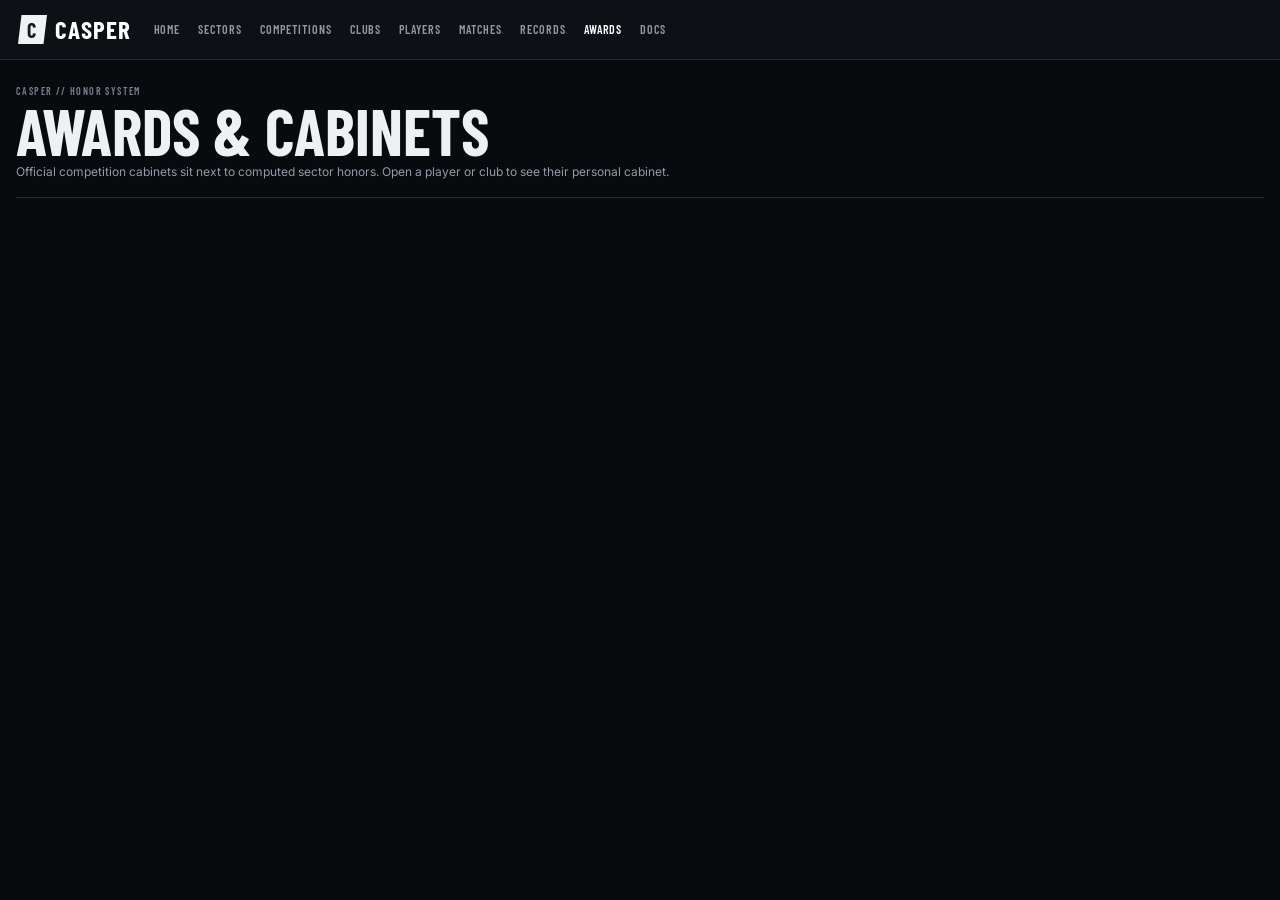
==== awards.html @ 8709b31e "Add Awards page and restore full site navigation" ====
<!doctype html>
<html lang="en">
<head>
  <meta charset="utf-8">
  <meta name="viewport" content="width=device-width,initial-scale=1">
  <title>CASPER — Awards & Cabinets</title>
  <link rel="stylesheet" href="css/style.css?v=22">
  <link rel="stylesheet" href="css/responsive.css?v=22">
</head>
<body data-page="awards">
<header class="topbar">
  <a class="brand" href="index.html"><span class="brand-mark">C</span>CASPER</a>
  <nav>
    <a href="index.html">HOME</a>
    <a href="sectors.html">SECTORS</a>
    <a href="competitions.html">COMPETITIONS</a>
    <a href="clubs.html">CLUBS</a>
    <a href="players.html">PLAYERS</a>
    <a href="matches.html">MATCHES</a>
    <a href="records.html">RECORDS</a>
    <a class="active" href="awards.html">AWARDS</a>
    <a href="docs.html">DOCS</a>
  </nav>
</header>
<main>
  <section class="mast">
    <div>
      <span class="eyebrow">CASPER // HONOR SYSTEM</span>
      <h1>AWARDS & CABINETS</h1>
      <p>Official competition cabinets sit next to computed sector honors. Open a player or club to see their personal cabinet.</p>
    </div>
  </section>
  <div class="chip-row" id="sector-chips"></div>
  <div id="directory"></div>
</main>
<script src="js/csn.js?v=22"></script>
<script src="js/csn-meta.js?v=22"></script>
<script src="js/data.js?v=22"></script>
<script src="js/awards.js?v=22"></script>
<script src="js/pages.js?v=22"></script>
</body>
</html>
---- css/style.css ----
@import url('https://fonts.googleapis.com/css2?family=Barlow+Condensed:wght@500;600;700&family=Inter:wght@400;500;600;700&family=JetBrains+Mono:wght@500;600&display=swap');
:root{--bg:#080a0d;--panel:#101318;--panel2:#0c0f13;--line:#252b33;--line2:#1b2027;--text:#eef1f4;--muted:#77818d;--paper:#f0f2f3;--ink:#171b20;--paperline:#d6dbe0}*{box-sizing:border-box}html{scroll-behavior:smooth;overflow-x:hidden}body{margin:0;background:var(--bg);color:var(--text);font:14px/1.45 Inter,Arial,sans-serif;overflow-x:hidden}a{color:inherit}.topbar{position:sticky;top:0;z-index:100;height:60px;background:#0d1014;border-bottom:1px solid var(--line);display:flex;align-items:center;padding:0 18px;gap:22px}.brand{display:flex;align-items:center;gap:8px;text-decoration:none;color:#fff;font:700 25px/.9 'Barlow Condensed';letter-spacing:.05em;white-space:nowrap}.brand-mark{display:grid;place-items:center;width:29px;height:29px;background:var(--paper);color:var(--ink);font:700 20px/.9 'Barlow Condensed';clip-path:polygon(12% 0,100% 0,88% 100%,0 100%)}.topbar nav{display:flex;gap:18px;min-width:0;overflow:auto;scrollbar-width:none}.topbar nav::-webkit-scrollbar{display:none}.topbar nav a{color:#8f98a3;text-decoration:none;font:600 12px/.9 'Barlow Condensed';letter-spacing:.08em;white-space:nowrap}.topbar nav a:hover,.topbar nav a.active{color:#fff}main,.site-footer{width:calc(100% - 32px);max-width:1600px;margin:0 auto}.mast{display:grid;grid-template-columns:minmax(0,1fr) 310px;gap:18px;padding:20px 0 17px;border-bottom:1px solid var(--line)}.eyebrow,.mast small,.box header small,.sector-card header small{font:600 10px/1 'Barlow Condensed';letter-spacing:.14em;color:var(--muted)}.mast h1{margin:5px 0;font:700 clamp(43px,5vw,70px)/.82 'Barlow Condensed'}.mast p{margin:0;color:#929ba6;max-width:780px;font-size:12px}.mast-grid{display:grid;grid-template-columns:1fr 1fr;border-left:1px solid var(--line);border-top:1px solid var(--line)}.mast-grid span{padding:9px 12px;border-right:1px solid var(--line);border-bottom:1px solid var(--line);font:600 9px/1.1 'Barlow Condensed';letter-spacing:.1em;color:var(--muted)}.mast-grid strong{display:block;margin-top:5px;color:#fff;font:600 22px/1 JetBrains Mono}.ticker{height:35px;display:flex;align-items:center;gap:11px;overflow:hidden;white-space:nowrap;border-bottom:1px solid var(--line);color:#7e8792;font:500 9px JetBrains Mono}.ticker b{background:var(--paper);color:var(--ink);padding:4px 6px;font:700 9px/1 'Barlow Condensed';letter-spacing:.1em}.ticker strong{color:#e7eaed}.stats{display:grid;grid-template-columns:repeat(8,minmax(0,1fr));border-left:1px solid var(--line);border-bottom:1px solid var(--line)}.stats div{min-width:0;padding:10px 11px;border-right:1px solid var(--line)}.stats small{display:block;color:var(--muted);font:600 9px/1 'Barlow Condensed';letter-spacing:.1em}.stats strong{display:block;margin:6px 0 3px;color:#f5f6f7;font:600 20px/1 JetBrains Mono;white-space:nowrap}.stats span{color:#69737e;font-size:8px;white-space:nowrap}.sector-grid{display:grid;grid-template-columns:repeat(2,minmax(0,1fr));gap:8px;margin:10px 0}.sector-card{background:var(--panel);border:1px solid var(--line);padding:13px;min-width:0}.sector-card header,.box header{display:flex;justify-content:space-between;align-items:flex-start;gap:10px;border-bottom:1px solid var(--line);padding-bottom:9px}.sector-card h2,.box h2{margin:3px 0 0;font:700 24px/1 'Barlow Condensed'}.sector-card p{margin:3px 0;color:#68727e;font-size:9px}.live{font:600 8px/1 JetBrains Mono;padding:5px 6px;border:1px solid #48515b;color:#cbd1d7;white-space:nowrap}.sector-meta{display:grid;grid-template-columns:1.35fr repeat(3,1fr);margin:9px 0;border-bottom:1px solid var(--line)}.sector-meta span{padding:6px 7px;border-right:1px solid var(--line);min-width:0}.sector-meta small{display:block}.sector-meta strong{display:block;margin-top:3px;font:600 12px/1 JetBrains Mono;white-space:nowrap}.sport-split{display:grid;grid-template-columns:repeat(3,minmax(0,1fr));gap:5px}.sport-split div{min-width:0;padding:8px;background:var(--panel2);border:1px solid #20262d}.sport-split b{display:block;font:600 9px/1 'Barlow Condensed'}.sport-split strong{display:block;margin:5px 0 3px;font:600 12px/1.05 JetBrains Mono;white-space:nowrap}.sport-split span{display:block;color:#68727e;font-size:8px;white-space:nowrap}.data-grid{display:grid;grid-template-columns:minmax(0,1.9fr) minmax(300px,.95fr) minmax(250px,.78fr);grid-template-areas:'clubs players results' 'clubs comps results' 'records comps form';gap:8px;margin-top:8px}.box{background:var(--panel);border:1px solid var(--line);padding:13px;min-width:0}.box h2{font-size:23px}.box header>span{color:#626c77;font:500 8px JetBrains Mono;text-align:right;white-space:nowrap}.box.mega{grid-area:clubs}.players-box{grid-area:players}.results-box{grid-area:results}.box.wide{grid-area:comps}.record-box{grid-area:records}.form-box{grid-area:form}.table-scroll{width:100%;overflow:auto}.club-head,.club-row{display:grid;grid-template-columns:28px minmax(120px,1.8fr) 42px repeat(6,minmax(34px,.55fr)) minmax(48px,.7fr) minmax(50px,.7fr);align-items:center}.club-head{padding:8px 4px 6px;color:#606a76;font:600 8px/1 'Barlow Condensed';letter-spacing:.08em;border-bottom:1px solid var(--line)}.club-row{min-height:43px;border-bottom:1px solid var(--line2);font:500 9px/1 JetBrains Mono}.club-row strong{font:600 11px Inter;color:#e9edf1}.club-row .form{font:600 8px JetBrains Mono;letter-spacing:1px}.player-head,.player-row{display:grid;grid-template-columns:25px minmax(95px,1fr) 38px 48px 42px 46px 38px;align-items:center}.player-head{padding:8px 3px 6px;color:#606a76;font:600 8px/1 'Barlow Condensed';border-bottom:1px solid var(--line)}.player-row{min-height:47px;border-bottom:1px solid var(--line2);font:500 8px JetBrains Mono}.player-row strong{display:block;color:#e9edf1;font:600 10px/1.05 Inter}.player-row small{display:block;margin-top:2px;color:#68727e;font-size:7px}.result{display:grid;grid-template-columns:48px minmax(48px,1fr) 48px 31px 19px;align-items:center;min-height:54px;border-bottom:1px solid var(--line2);gap:3px}.result small{font-size:7px;line-height:1.2}.result strong{font:600 9px/1.2 JetBrains Mono}.result b{font:600 11px/1 JetBrains Mono;text-align:right;white-space:nowrap}.result em{font-style:normal;font-size:12px;text-align:right}.comp-list{overflow:auto}.comp-row{display:grid;grid-template-columns:72px minmax(170px,1fr) 50px 65px 65px;align-items:center;min-height:49px;border-bottom:1px solid var(--line2);font:500 8px JetBrains Mono}.comp-row b{font-size:9px}.comp-row div strong{display:block;color:#e9edf1;font:600 10px Inter}.comp-row div small{display:block;color:#68727e;font-size:7px}.record-list,.form-grid{display:grid;grid-template-columns:repeat(2,minmax(0,1fr))}.record-list div,.form-grid div{padding:9px 6px;border-bottom:1px solid var(--line)}.record-list small,.record-list b,.record-list span{display:block}.record-list small{font-size:7px}.record-list b{margin:3px 0;font:600 17px/1 JetBrains Mono}.record-list span,.form-grid span{color:#6e7883;font-size:7px}.form-grid b{font:600 9px/1 'Barlow Condensed'}.form-grid strong{display:block;margin:4px 0;font:600 14px/1 JetBrains Mono;letter-spacing:1px}.site-footer{margin-top:22px;padding:16px 0;border-top:1px solid var(--line);display:flex;gap:20px;color:#68727e;font-size:8px}.site-footer b{color:#eef1f4}.data-error{margin:10px 0;padding:10px;background:#271714;border:1px solid #5a3128;color:#e0aaa0;font:600 9px JetBrains Mono}.data-health{position:fixed;right:12px;bottom:10px;z-index:90;background:#0d1014;border:1px solid #2b333b;padding:6px 8px;color:#7e8994;font:600 8px JetBrains Mono;opacity:.8}
.directory{display:grid;gap:6px;margin-top:10px}.directory-card{display:block;text-decoration:none;background:var(--panel);border:1px solid var(--line);padding:17px}.directory-card:hover,.list-row:hover{background:#151920;border-color:#39414a}.directory-kicker{color:#707b86;font:600 9px 'Barlow Condensed';letter-spacing:.12em}.directory-card h2{margin:5px 0;font:700 30px/1 'Barlow Condensed'}.directory-card p{margin:0;color:#727c87;font-size:10px}.directory-meta{display:grid;grid-template-columns:repeat(4,1fr);margin-top:15px;border-top:1px solid var(--line)}.directory-meta b{padding:9px 7px;border-right:1px solid var(--line);font:600 15px JetBrains Mono}.directory-meta small{display:block;margin-top:3px;color:#68727e;font:600 8px 'Barlow Condensed'}.list-row{display:grid;grid-template-columns:90px minmax(180px,2fr) minmax(150px,1fr) 80px;align-items:center;min-height:58px;padding:0 13px;background:var(--panel);border:1px solid var(--line);text-decoration:none;gap:12px}.list-row b{font:600 10px JetBrains Mono;color:#c8ced4}.list-row strong{font:600 13px Inter}.list-row span,.list-row small{color:#717b86;font:500 9px JetBrains Mono}.list-row small{text-align:right}.detail-grid{display:grid;grid-template-columns:repeat(3,minmax(0,1fr));gap:8px;margin-top:10px}.detail-grid .box{min-height:190px}.mini-link{display:flex;align-items:center;gap:10px;padding:9px 0;border-bottom:1px solid var(--line2);text-decoration:none;color:#bfc6cd;font-size:10px}.mini-link:hover{color:#fff}.mini-link b{font:600 9px JetBrains Mono;color:#727d88;min-width:42px}.docs-body{background:#eef0f2;color:#171b20}.docs-topbar{background:#0d1014}.docs-shell{display:grid;grid-template-columns:235px minmax(0,980px);max-width:1215px;margin:auto}.docs-sidebar{position:sticky;top:60px;height:calc(100vh - 60px);overflow:auto;padding:20px 14px 26px 0;border-right:1px solid var(--paperline)}.side-label{padding:0 9px 8px;color:#6d7782;font:700 9px/1 'Barlow Condensed';letter-spacing:.15em}.doclink{display:block;padding:7px 9px;border-left:3px solid transparent;color:#20262c;text-decoration:none;font-size:10px;font-weight:600}.doclink:hover,.doclink.active{background:#e1e5e8;border-left-color:#15191d}.doclink small{display:block;margin-top:2px;color:#7a838d;font:400 7px JetBrains Mono}.docs-content{min-height:calc(100vh - 60px);padding:34px 48px 65px;background:#fff}.doc-head{border-bottom:2px solid #15191d;padding-bottom:18px;margin-bottom:20px}.doc-kicker{color:#68727d;font:700 9px/1 'Barlow Condensed';letter-spacing:.16em}.doc-head h1{margin:7px 0;font:700 47px/.9 'Barlow Condensed'}.doc-head p{margin:0;color:#707983;max-width:760px;font-size:11px}.status{padding:8px 11px;margin-bottom:18px;background:#eef1f2;border-left:3px solid #626d77;color:#4d5862;font-size:9px}.error{padding:13px;background:#f3e8e5;border-left:3px solid #9c5d4a;color:#60382d;font-size:10px}.markdown{font-size:12px;color:#20252a}.markdown h1,.markdown h2,.markdown h3,.markdown h4{font-family:'Barlow Condensed';line-height:1.05}.markdown h1{font-size:35px;border-bottom:1px solid var(--paperline);padding-bottom:8px}.markdown h2{font-size:27px;border-bottom:1px solid var(--paperline);padding-bottom:6px;margin-top:32px}.markdown h3{font-size:20px;margin-top:23px}.markdown p{margin:9px 0}.markdown a{color:#3d566d;font-weight:600}.markdown ul,.markdown ol{padding-left:23px}.markdown li{margin:3px 0}.markdown blockquote{margin:14px 0;padding:8px 13px;border-left:4px solid #6b757e;background:#f2f4f5;color:#535e68}.markdown code{font:11px JetBrains Mono;background:#e8ebed;padding:2px 4px}.markdown pre{background:#0e1216;color:#e8ecef;border:1px solid #252d35;padding:15px;overflow:auto}.markdown pre code{background:none;padding:0;color:inherit}.markdown table{width:100%;border-collapse:collapse;margin:16px 0;font-size:11px}.markdown th{text-align:left;background:#e8ebed;font:700 8px 'Barlow Condensed';letter-spacing:.08em}.markdown th,.markdown td{padding:7px 9px;border:1px solid var(--paperline);vertical-align:top}
.competition-directory{margin-top:10px}.competition-shell{display:grid;gap:8px}.comp-stats{display:grid;grid-template-columns:repeat(5,minmax(0,1fr));border-left:1px solid var(--line);border-top:1px solid var(--line);background:var(--panel)}.comp-stat{padding:12px;border-right:1px solid var(--line);border-bottom:1px solid var(--line);min-width:0}.comp-stat small{display:block;color:var(--muted);font:600 9px/1 'Barlow Condensed';letter-spacing:.12em}.comp-stat strong{display:block;margin:7px 0 3px;font:600 22px/1 JetBrains Mono;color:#f4f5f6}.comp-stat span{display:block;color:#69737e;font-size:8px}.comp-main{display:grid;grid-template-columns:minmax(0,1.7fr) minmax(300px,.9fr);grid-template-areas:'results side' 'participants stage';gap:8px}.comp-results{grid-area:results}.comp-side{grid-area:side}.comp-participants{grid-area:participants}.comp-stage{grid-area:stage}.comp-match{display:grid;grid-template-columns:44px minmax(0,1fr) 130px;align-items:center;gap:12px;min-height:70px;border-bottom:1px solid var(--line2);text-decoration:none}.comp-match:hover{background:#151920}.comp-match>span{font:600 8px JetBrains Mono;color:#69737e}.comp-match div{display:grid;grid-template-columns:minmax(0,1fr) 70px minmax(0,1fr);align-items:center;gap:10px}.comp-match b{font-size:11px}.comp-match b:last-child{text-align:right}.comp-match em{font:600 13px JetBrains Mono;text-align:center;font-style:normal}.comp-match small{color:#69737e;font:500 8px JetBrains Mono;text-align:right}.comp-meta{display:grid;grid-template-columns:1fr 1fr;margin-top:10px;border-top:1px solid var(--line)}.comp-meta span{padding:9px 7px;border-right:1px solid var(--line);border-bottom:1px solid var(--line);color:#68727e;font:600 8px 'Barlow Condensed';letter-spacing:.08em}.comp-meta b{display:block;margin-top:5px;color:#edf0f2;font:600 10px JetBrains Mono;letter-spacing:0}.comp-meta a{text-decoration:none}.comp-meta a:hover{color:#fff;text-decoration:underline}.comp-stage p{color:#747e89;font-size:9px;margin:13px 0 0}.stage-line{display:flex;align-items:center;gap:9px;margin-top:12px;overflow:auto;white-space:nowrap}.stage-line b{padding:7px 9px;border:1px solid #303740;background:var(--panel2);font:600 9px JetBrains Mono}.stage-line span{color:#66717c}.empty-state{padding:22px 4px;color:#69737e;font:500 9px JetBrains Mono}
@media(max-width:1050px){.stats{grid-template-columns:repeat(4,minmax(0,1fr))}.data-grid{grid-template-columns:minmax(0,1.65fr) minmax(250px,1fr);grid-template-areas:'clubs players' 'clubs results' 'comps comps' 'records form'}.docs-shell{grid-template-columns:210px minmax(0,1fr)}.comp-stats{grid-template-columns:repeat(3,1fr)}.comp-main{grid-template-columns:1fr;grid-template-areas:'results' 'side' 'participants' 'stage'}}@media(max-width:720px){main,.site-footer{width:calc(100% - 18px)}.topbar{height:56px;padding:0 10px;gap:12px}.topbar nav{gap:12px}.brand{font-size:23px}.mast{display:block;padding-top:19px}.mast-grid{margin-top:15px}.stats{grid-template-columns:repeat(2,minmax(0,1fr))}.sector-grid{grid-template-columns:1fr}.sector-meta{grid-template-columns:1fr 1fr}.sport-split{grid-template-columns:1fr}.data-grid{grid-template-columns:1fr;grid-template-areas:'clubs' 'players' 'results' 'comps' 'records' 'form'}.club-head,.club-row{min-width:690px}.comp-row{min-width:500px}.site-footer{display:block}.site-footer span{display:block;margin-top:6px}.docs-shell{display:block}.docs-sidebar{position:relative;top:auto;height:auto;border-right:0;border-bottom:1px solid var(--paperline);padding:9px;display:flex;white-space:nowrap;overflow:auto}.side-label{display:none}.doclink{display:inline-block;border-left:0;border-bottom:3px solid transparent}.doclink:hover,.doclink.active{border-left:0;border-bottom-color:#15191d}.docs-content{padding:25px 17px 55px}.doc-head h1{font-size:41px}.list-row{grid-template-columns:65px minmax(150px,1fr);padding:9px 10px}.list-row span,.list-row small{grid-column:2;text-align:left}.detail-grid{grid-template-columns:1fr}.directory-meta{grid-template-columns:repeat(2,1fr)}.comp-stats{grid-template-columns:repeat(2,1fr)}.comp-match{grid-template-columns:38px minmax(0,1fr);gap:7px;padding:9px 0}.comp-match small{grid-column:2;text-align:left}.comp-match div{grid-template-columns:minmax(0,1fr) 58px minmax(0,1fr);gap:6px}.comp-match b{font-size:10px}.comp-meta{grid-template-columns:1fr 1fr}}
---- css/responsive.css ----
html,body{overflow-x:visible}
/* CASPER responsive layout — tables scroll inside their box instead of stretching the page. */
main,.site-footer,main>*,.mast,.data-grid,.data-grid>*,.detail-grid,.detail-grid>*,.competition-shell,.comp-main,.comp-main>*,.box,.table-scroll,.comp-list{min-width:0}
.stats{grid-template-columns:repeat(auto-fit,minmax(112px,1fr))}
.stats div,.stats small,.stats strong,.stats span{min-width:0;overflow:hidden;text-overflow:ellipsis}
.sector-grid{grid-template-columns:repeat(2,minmax(0,1fr))}
.detail-grid{grid-template-columns:repeat(auto-fit,minmax(min(100%,260px),1fr))}
.data-grid{grid-template-columns:minmax(0,1.9fr) minmax(0,.95fr) minmax(0,.78fr)}
.table-scroll,.comp-list,#players-list,#results-list,#club-table{width:100%;max-width:100%;min-width:0;overflow-x:auto}
.club-head,.club-row{grid-template-columns:28px minmax(90px,1.6fr) 40px repeat(7,minmax(28px,.5fr)) minmax(40px,.6fr) minmax(40px,.6fr) minmax(58px,.7fr);width:100%;min-width:720px}
.player-head,.player-row{grid-template-columns:25px minmax(80px,1fr) 38px 40px 40px 36px 36px;width:100%;min-width:420px}
.comp-row{grid-template-columns:72px minmax(0,1fr) 50px 65px 65px;min-width:420px}
.chip-row,.filter-bar{display:flex;flex-wrap:wrap;gap:6px;align-items:center;margin:10px 0;min-width:0}
.chip,button.chip{appearance:none;display:inline-flex;align-items:center;background:var(--panel2);border:1px solid var(--line);color:#c5ccd3;padding:7px 10px;font:600 10px/1 'Barlow Condensed';letter-spacing:.08em;text-decoration:none;cursor:pointer}
.chip.active,.chip:hover{background:#151920;border-color:#4a5560;color:#fff}
.filter-bar input,#filter{width:100%;min-width:0;padding:11px;background:#0c0f13;border:1px solid #252b33;color:#fff;font:500 10px JetBrains Mono;outline:0}
.topbar .search{margin-left:auto;flex:0 0 auto}
.sector-card h2 a{text-decoration:none}
@media(max-width:1050px){
  .mast{grid-template-columns:minmax(0,1fr) minmax(0,280px)}
  .data-grid{grid-template-columns:minmax(0,1.55fr) minmax(0,1fr);grid-template-areas:'clubs players' 'clubs results' 'comps comps' 'records form'}
  .stats{grid-template-columns:repeat(4,minmax(0,1fr))}
}
@media(max-width:720px){
  .mast{display:block}
  .mast-grid{margin-top:14px}
  .stats{grid-template-columns:repeat(2,minmax(0,1fr))}
  .data-grid{grid-template-columns:minmax(0,1fr);grid-template-areas:'clubs' 'players' 'results' 'comps' 'records' 'form'}
  .sector-grid,.detail-grid{grid-template-columns:minmax(0,1fr)}
  .list-row{grid-template-columns:65px minmax(0,1fr);padding:9px 10px}
  .list-row span,.list-row small{grid-column:2;text-align:left}
}
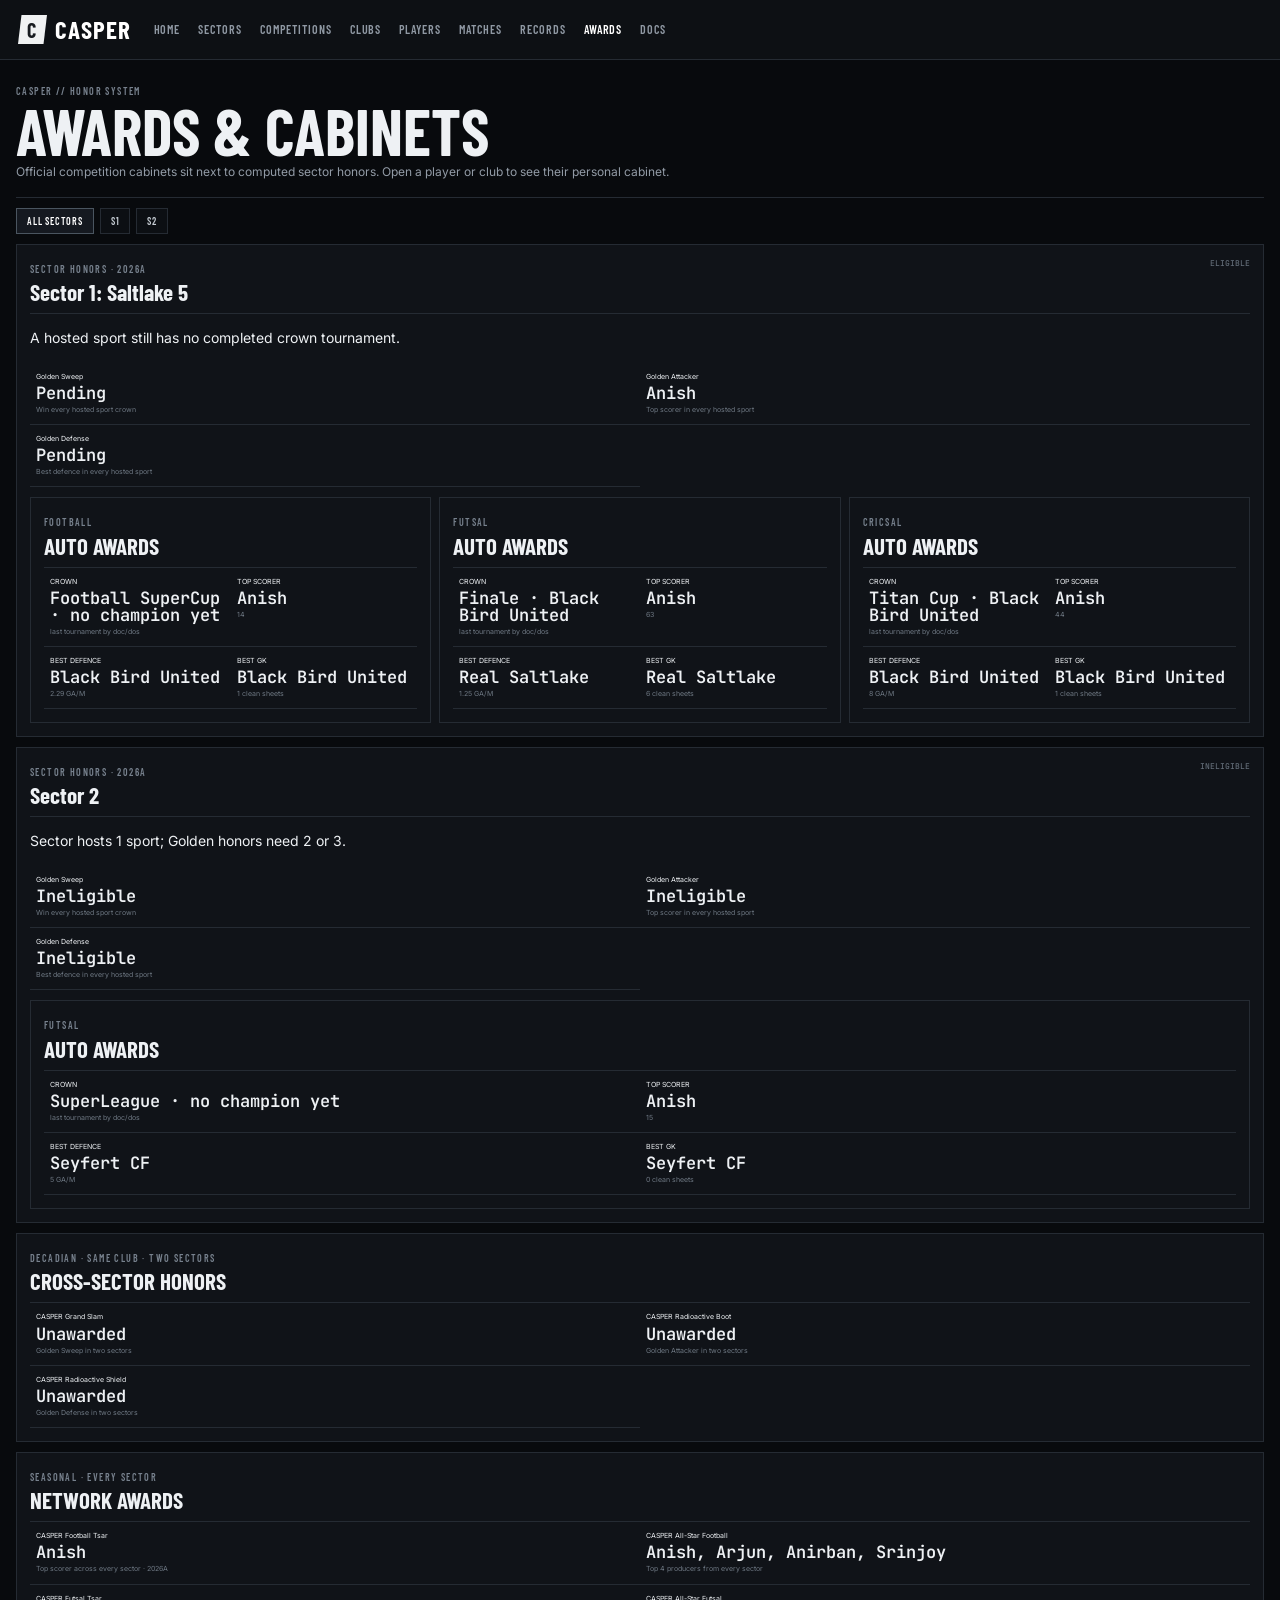
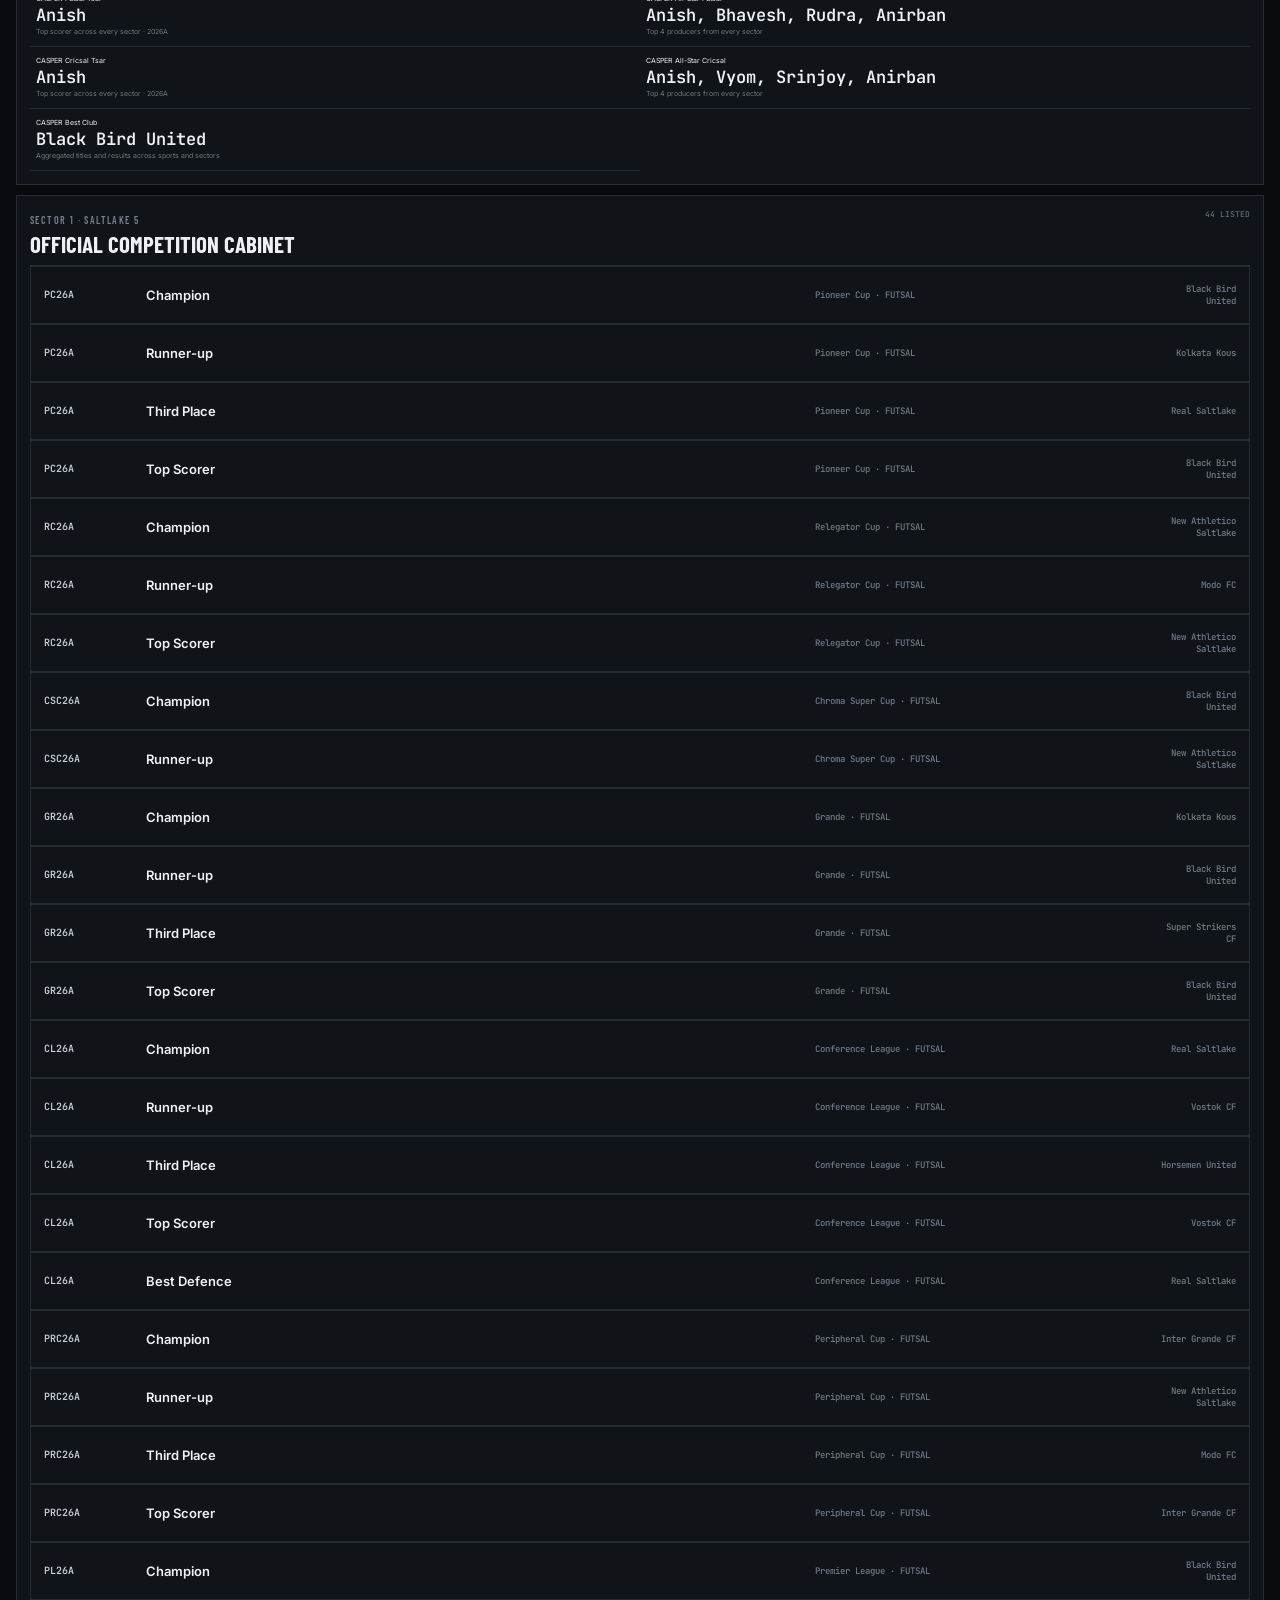
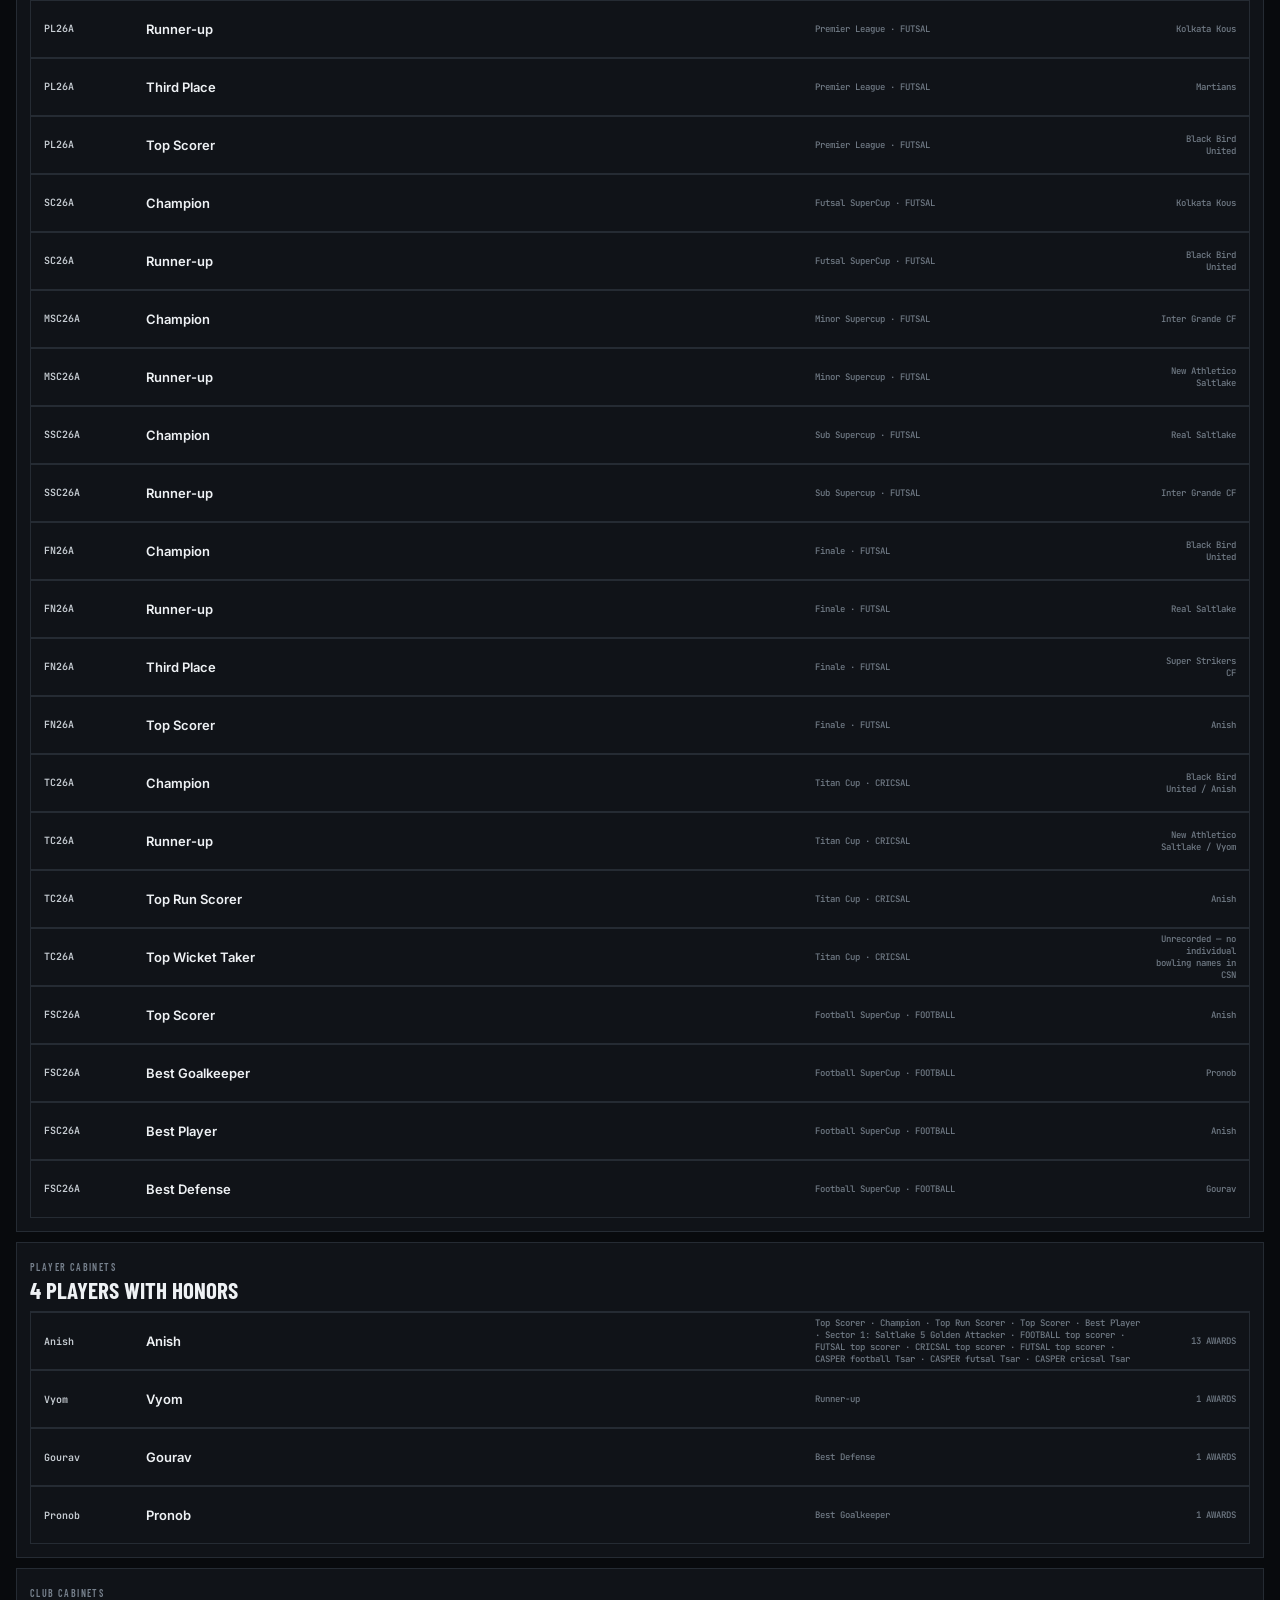
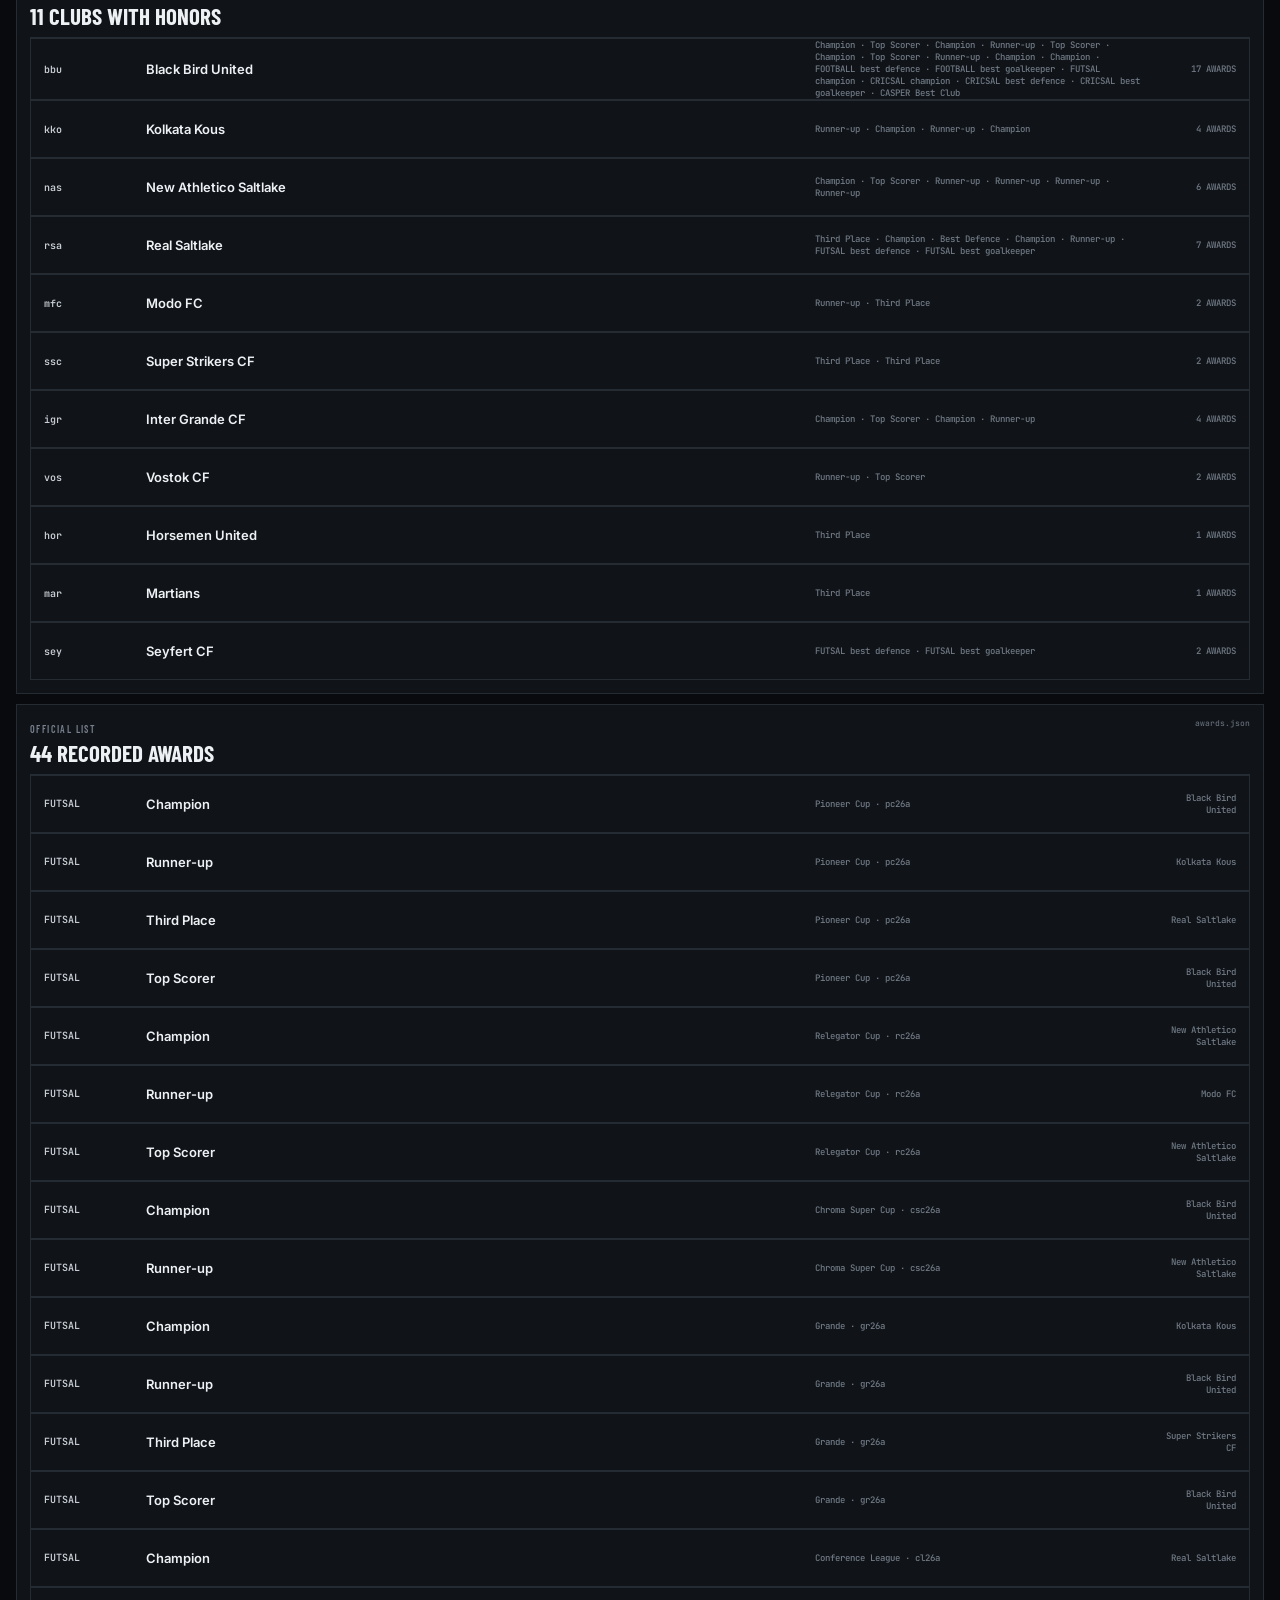
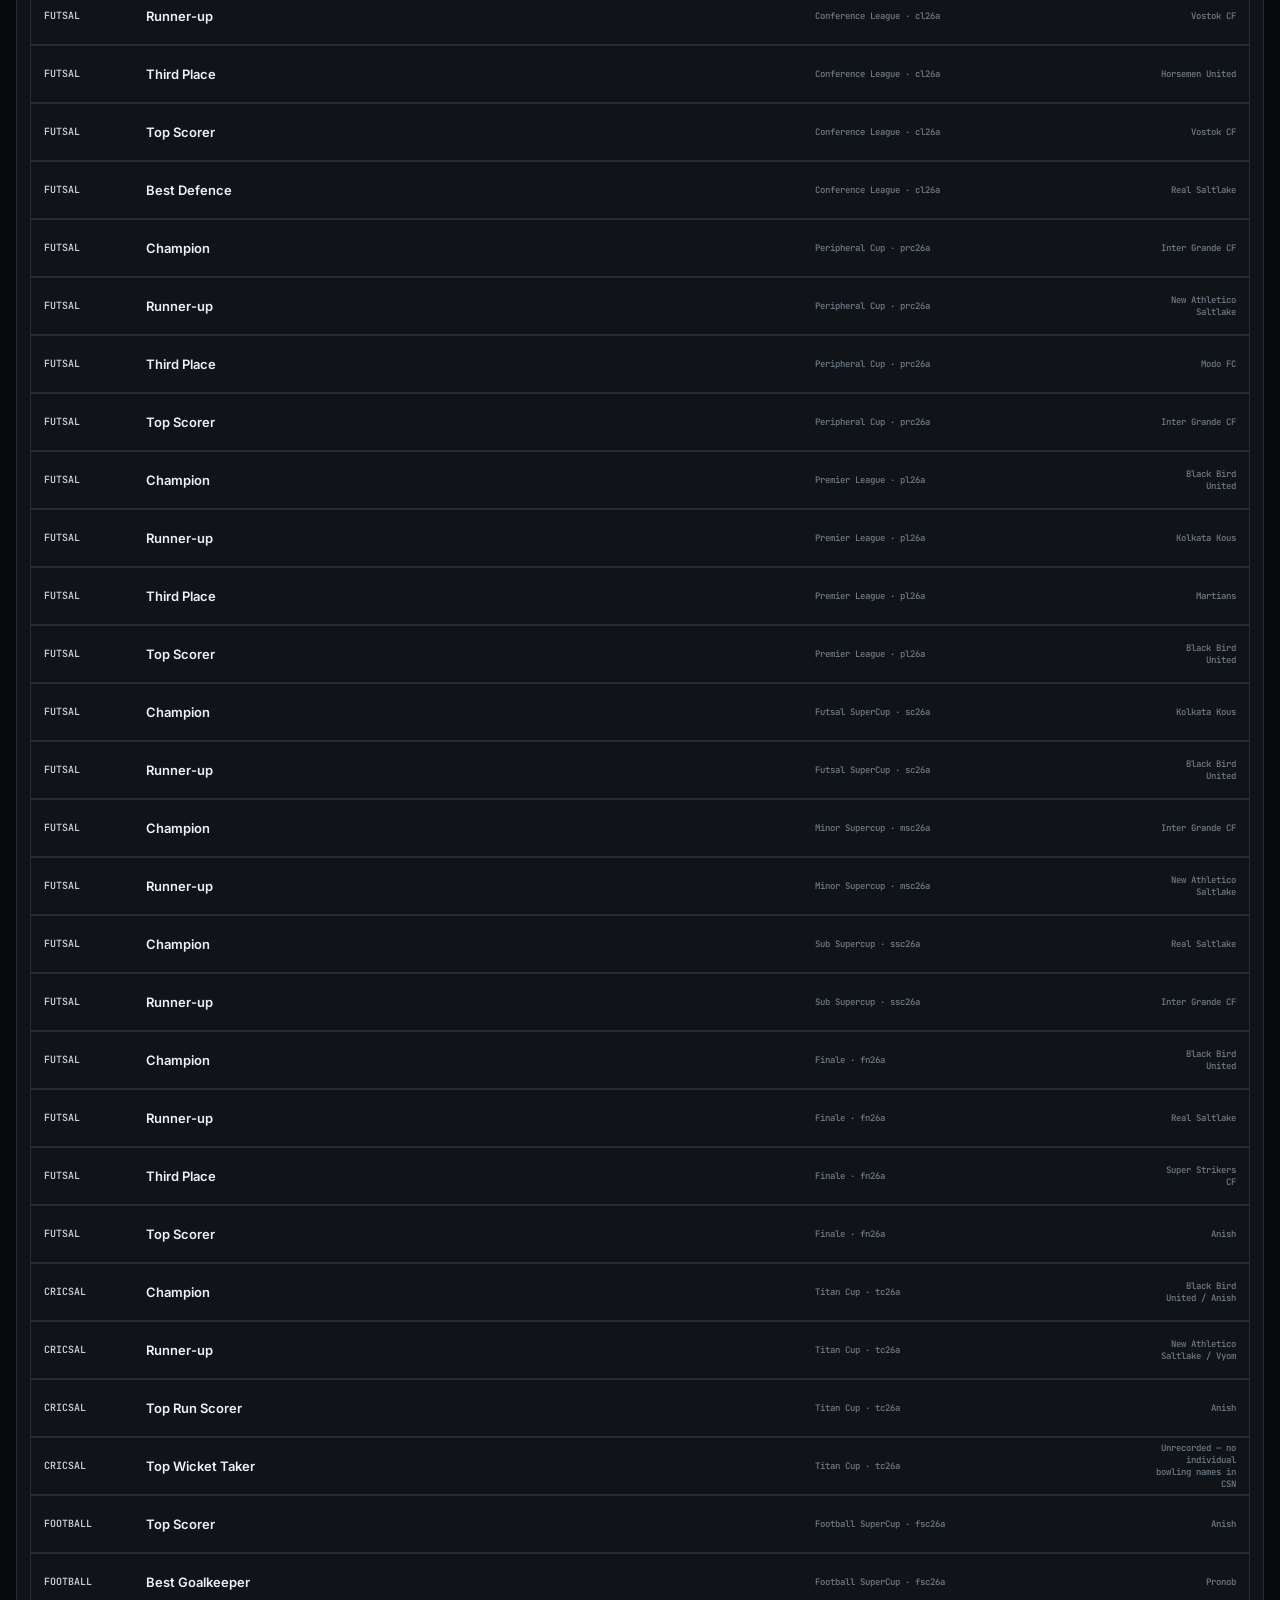
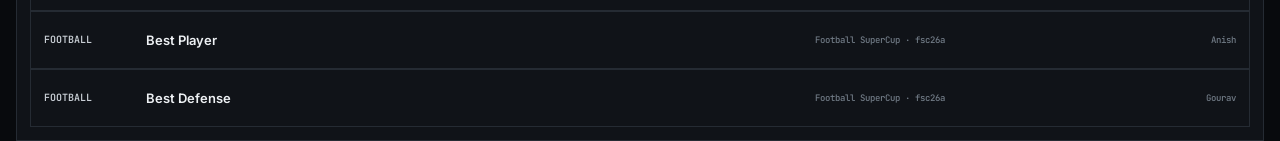
==== commit ec2d0b5b: "Add player/club honor cabinets and bust cache to v=23" ====
--- a/awards.html
+++ b/awards.html
@@ -4,8 +4,8 @@
   <meta charset="utf-8">
   <meta name="viewport" content="width=device-width,initial-scale=1">
   <title>CASPER — Awards & Cabinets</title>
-  <link rel="stylesheet" href="css/style.css?v=22">
-  <link rel="stylesheet" href="css/responsive.css?v=22">
+  <link rel="stylesheet" href="css/style.css?v=23">
+  <link rel="stylesheet" href="css/responsive.css?v=23">
 </head>
 <body data-page="awards">
 <header class="topbar">
@@ -33,10 +33,11 @@
   <div class="chip-row" id="sector-chips"></div>
   <div id="directory"></div>
 </main>
-<script src="js/csn.js?v=22"></script>
-<script src="js/csn-meta.js?v=22"></script>
-<script src="js/data.js?v=22"></script>
-<script src="js/awards.js?v=22"></script>
-<script src="js/pages.js?v=22"></script>
+<script src="js/csn.js?v=23"></script>
+<script src="js/csn-meta.js?v=23"></script>
+<script src="js/data.js?v=23"></script>
+<script src="js/awards.js?v=23"></script>
+<script src="js/entity-honors.js?v=23"></script>
+<script src="js/pages.js?v=23"></script>
 </body>
 </html>
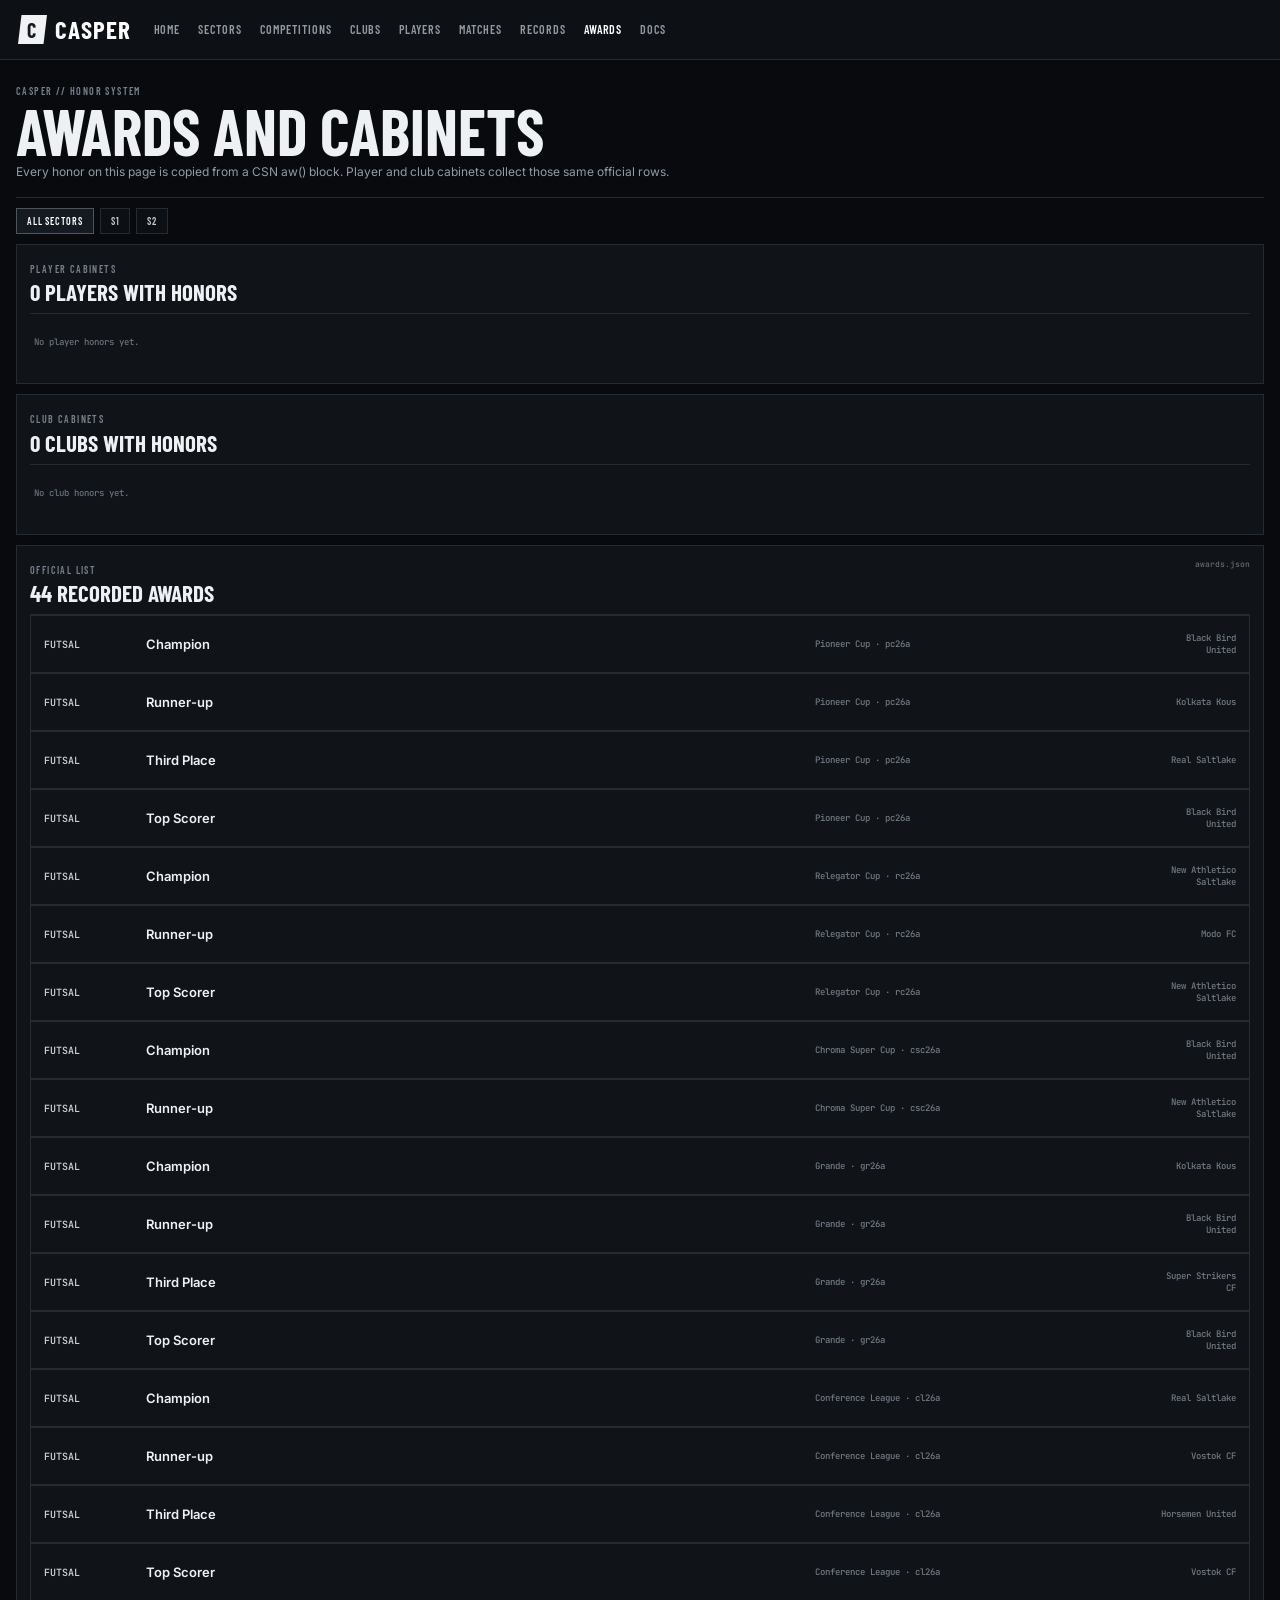
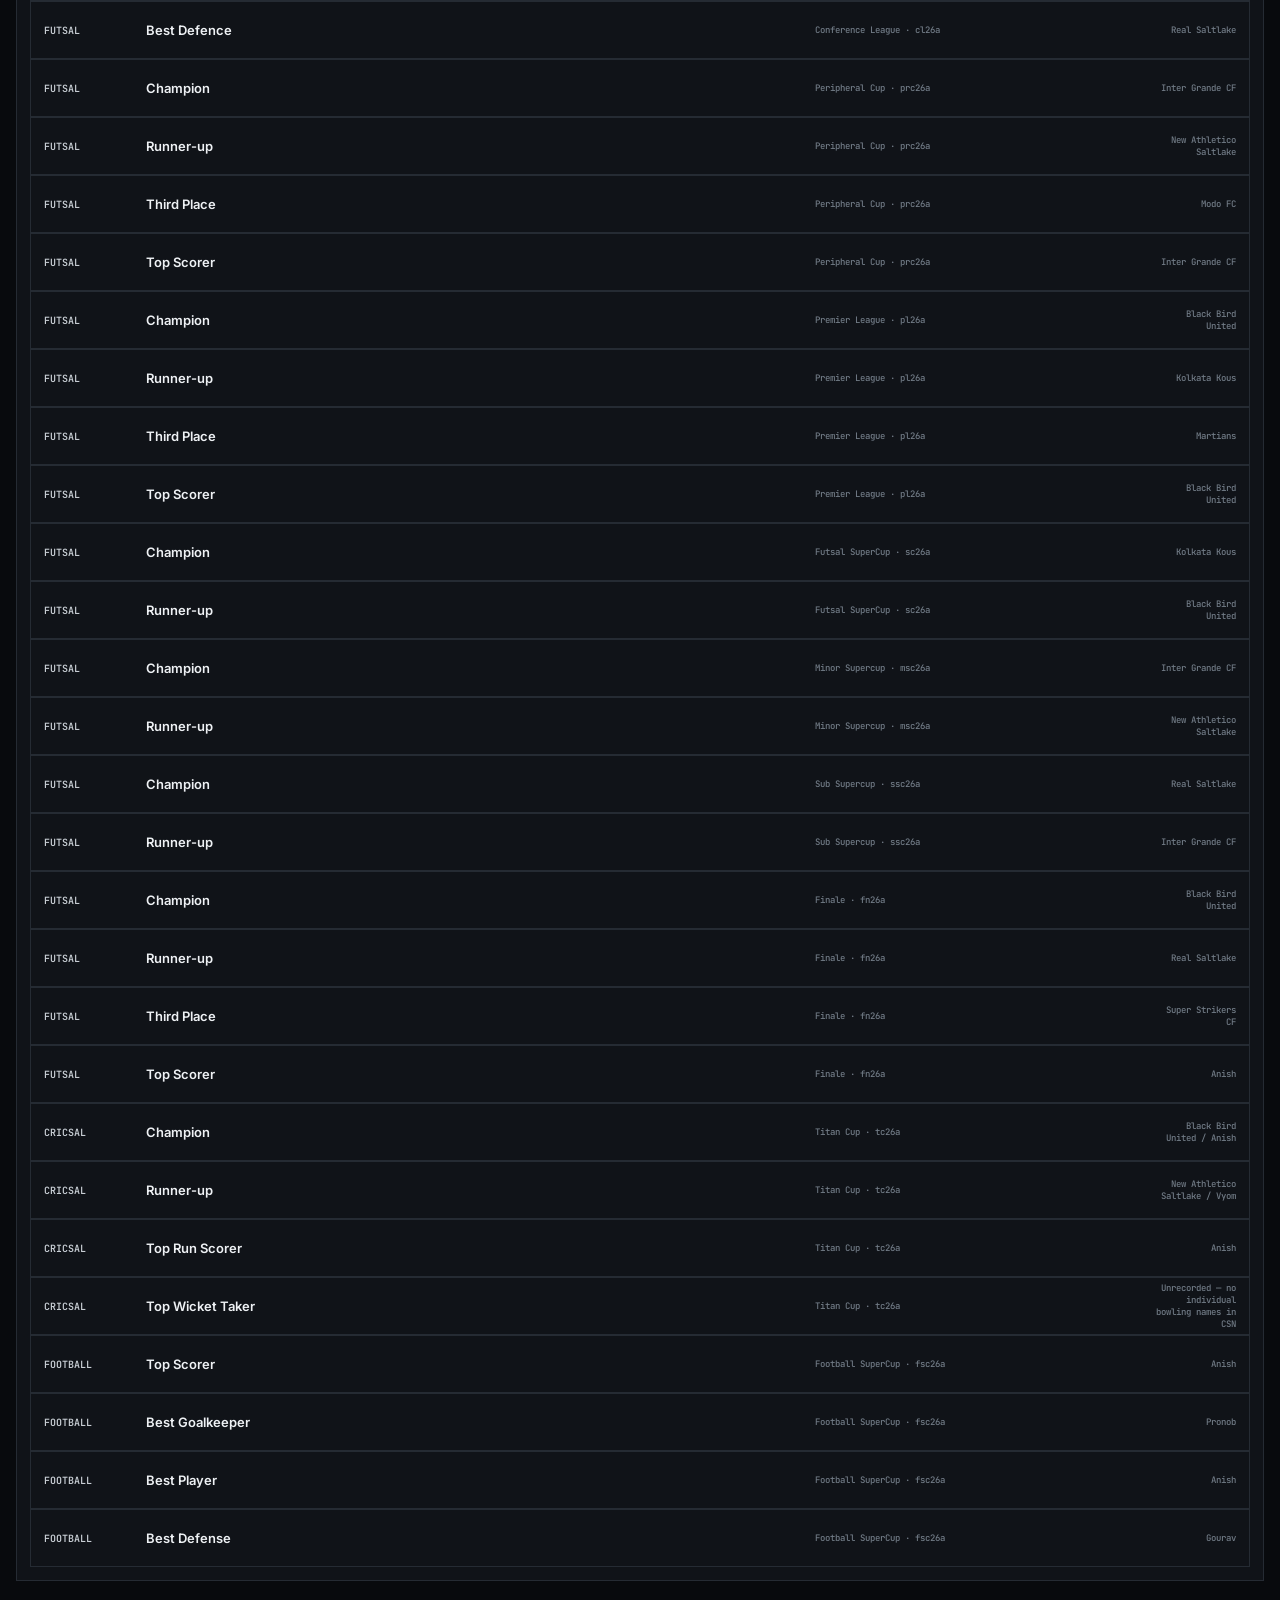
==== commit 32c64ad7: "Add page padding and load CSN on every directory page" ====
--- a/awards.html
+++ b/awards.html
@@ -3,9 +3,9 @@
 <head>
   <meta charset="utf-8">
   <meta name="viewport" content="width=device-width,initial-scale=1">
-  <title>CASPER — Awards & Cabinets</title>
-  <link rel="stylesheet" href="css/style.css?v=23">
-  <link rel="stylesheet" href="css/responsive.css?v=23">
+  <title>CASPER — Awards</title>
+  <link rel="stylesheet" href="css/style.css?v=24">
+  <link rel="stylesheet" href="css/responsive.css?v=24">
 </head>
 <body data-page="awards">
 <header class="topbar">
@@ -23,21 +23,14 @@
   </nav>
 </header>
 <main>
-  <section class="mast">
-    <div>
-      <span class="eyebrow">CASPER // HONOR SYSTEM</span>
-      <h1>AWARDS & CABINETS</h1>
-      <p>Official competition cabinets sit next to computed sector honors. Open a player or club to see their personal cabinet.</p>
-    </div>
-  </section>
+  <section class="mast"><div><span class="eyebrow">CASPER // HONOR SYSTEM</span><h1>AWARDS AND CABINETS</h1><p>Every honor on this page is copied from a CSN aw() block. Player and club cabinets collect those same official rows.</p></div></section>
   <div class="chip-row" id="sector-chips"></div>
   <div id="directory"></div>
+<div class="page-end-pad"></div>
 </main>
-<script src="js/csn.js?v=23"></script>
-<script src="js/csn-meta.js?v=23"></script>
-<script src="js/data.js?v=23"></script>
-<script src="js/awards.js?v=23"></script>
-<script src="js/entity-honors.js?v=23"></script>
-<script src="js/pages.js?v=23"></script>
+<script src="js/csn.js?v=24"></script>
+<script src="js/data.js?v=24"></script>
+<script src="js/entity-honors.js?v=24"></script>
+<script src="js/pages.js?v=24"></script>
 </body>
 </html>
--- a/css/responsive.css
+++ b/css/responsive.css
@@ -1,6 +1,8 @@
 html,body{overflow-x:visible}
-/* CASPER responsive layout — tables scroll inside their box instead of stretching the page. */
 main,.site-footer,main>*,.mast,.data-grid,.data-grid>*,.detail-grid,.detail-grid>*,.competition-shell,.comp-main,.comp-main>*,.box,.table-scroll,.comp-list{min-width:0}
+main{padding-bottom:72px}
+.page-end-pad{height:56px}
+.site-footer{margin-bottom:28px}
 .stats{grid-template-columns:repeat(auto-fit,minmax(112px,1fr))}
 .stats div,.stats small,.stats strong,.stats span{min-width:0;overflow:hidden;text-overflow:ellipsis}
 .sector-grid{grid-template-columns:repeat(2,minmax(0,1fr))}
@@ -16,6 +18,8 @@
 .filter-bar input,#filter{width:100%;min-width:0;padding:11px;background:#0c0f13;border:1px solid #252b33;color:#fff;font:500 10px JetBrains Mono;outline:0}
 .topbar .search{margin-left:auto;flex:0 0 auto}
 .sector-card h2 a{text-decoration:none}
+.list-row-rich{grid-template-columns:90px minmax(180px,2fr) minmax(160px,1.2fr) minmax(220px,1.4fr)}
+.list-row-rich small{white-space:normal;text-align:right;line-height:1.35}
 @media(max-width:1050px){
   .mast{grid-template-columns:minmax(0,1fr) minmax(0,280px)}
   .data-grid{grid-template-columns:minmax(0,1.55fr) minmax(0,1fr);grid-template-areas:'clubs players' 'clubs results' 'comps comps' 'records form'}
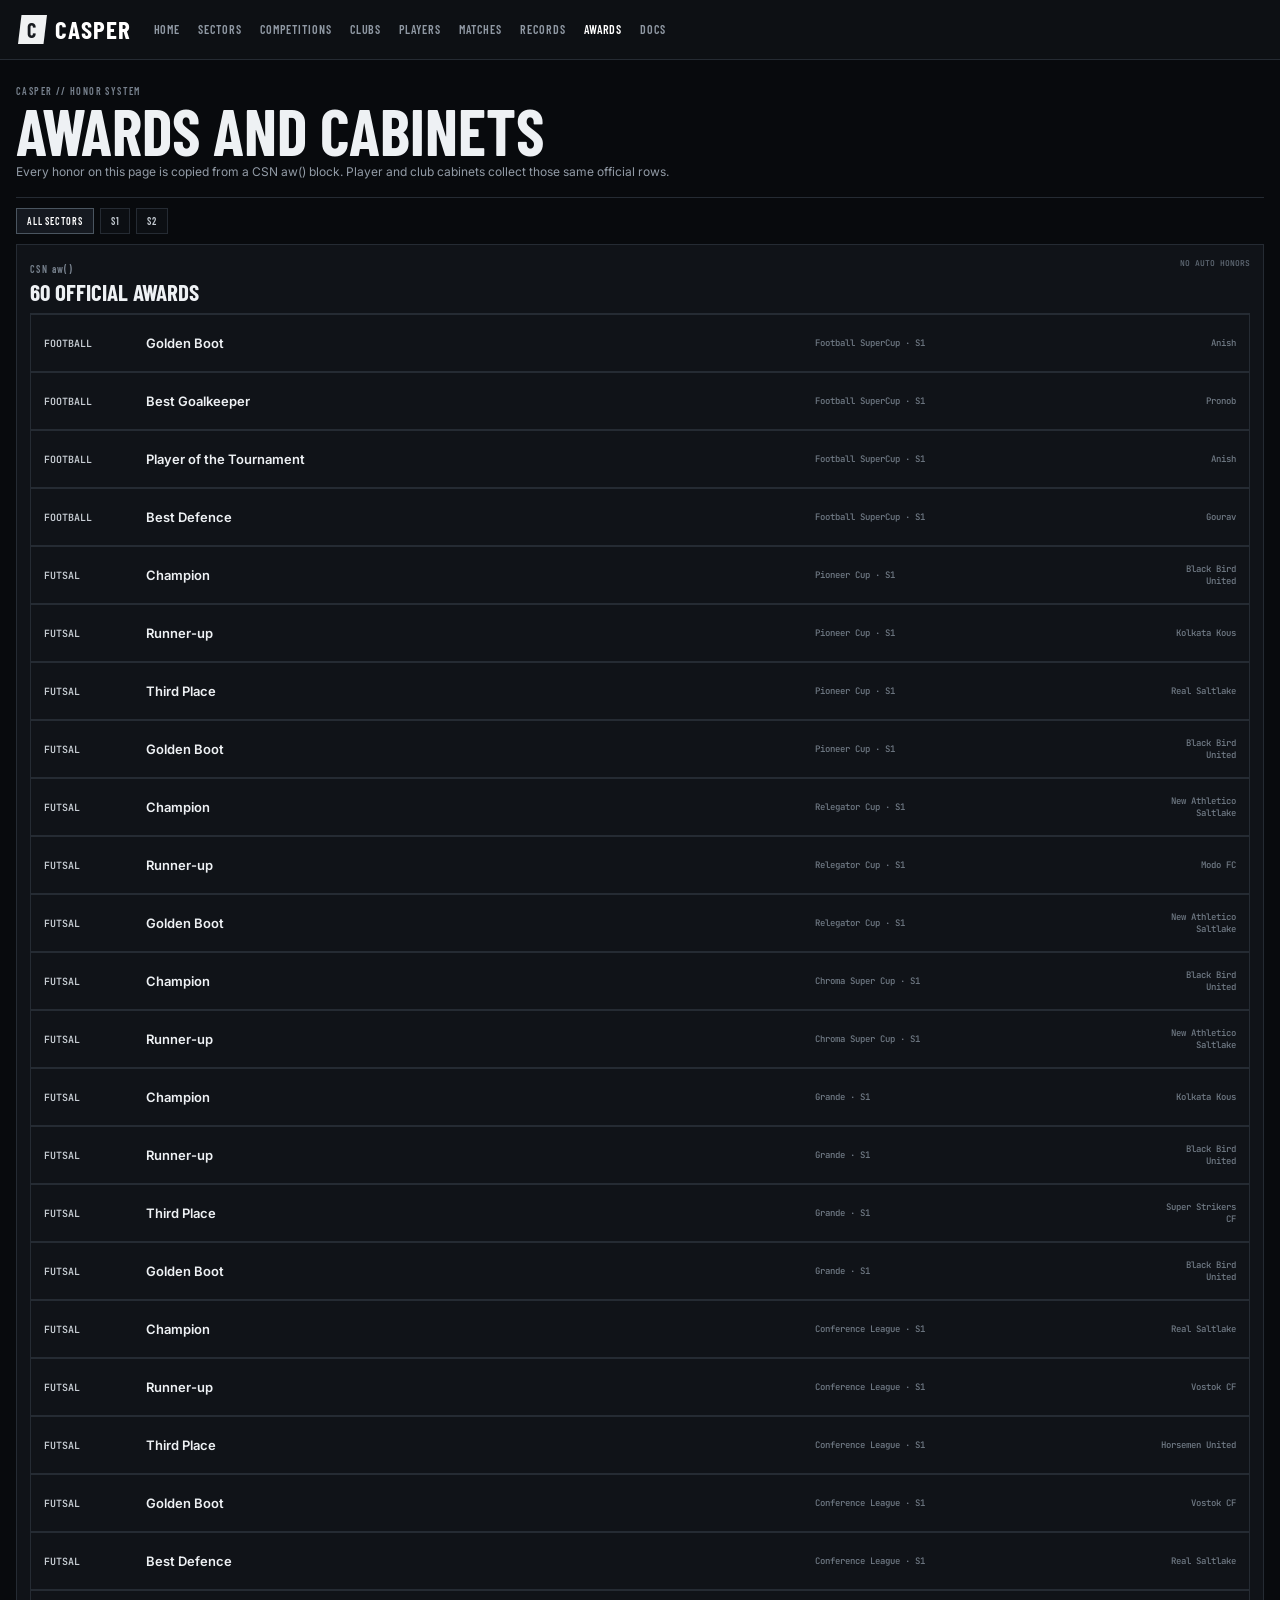
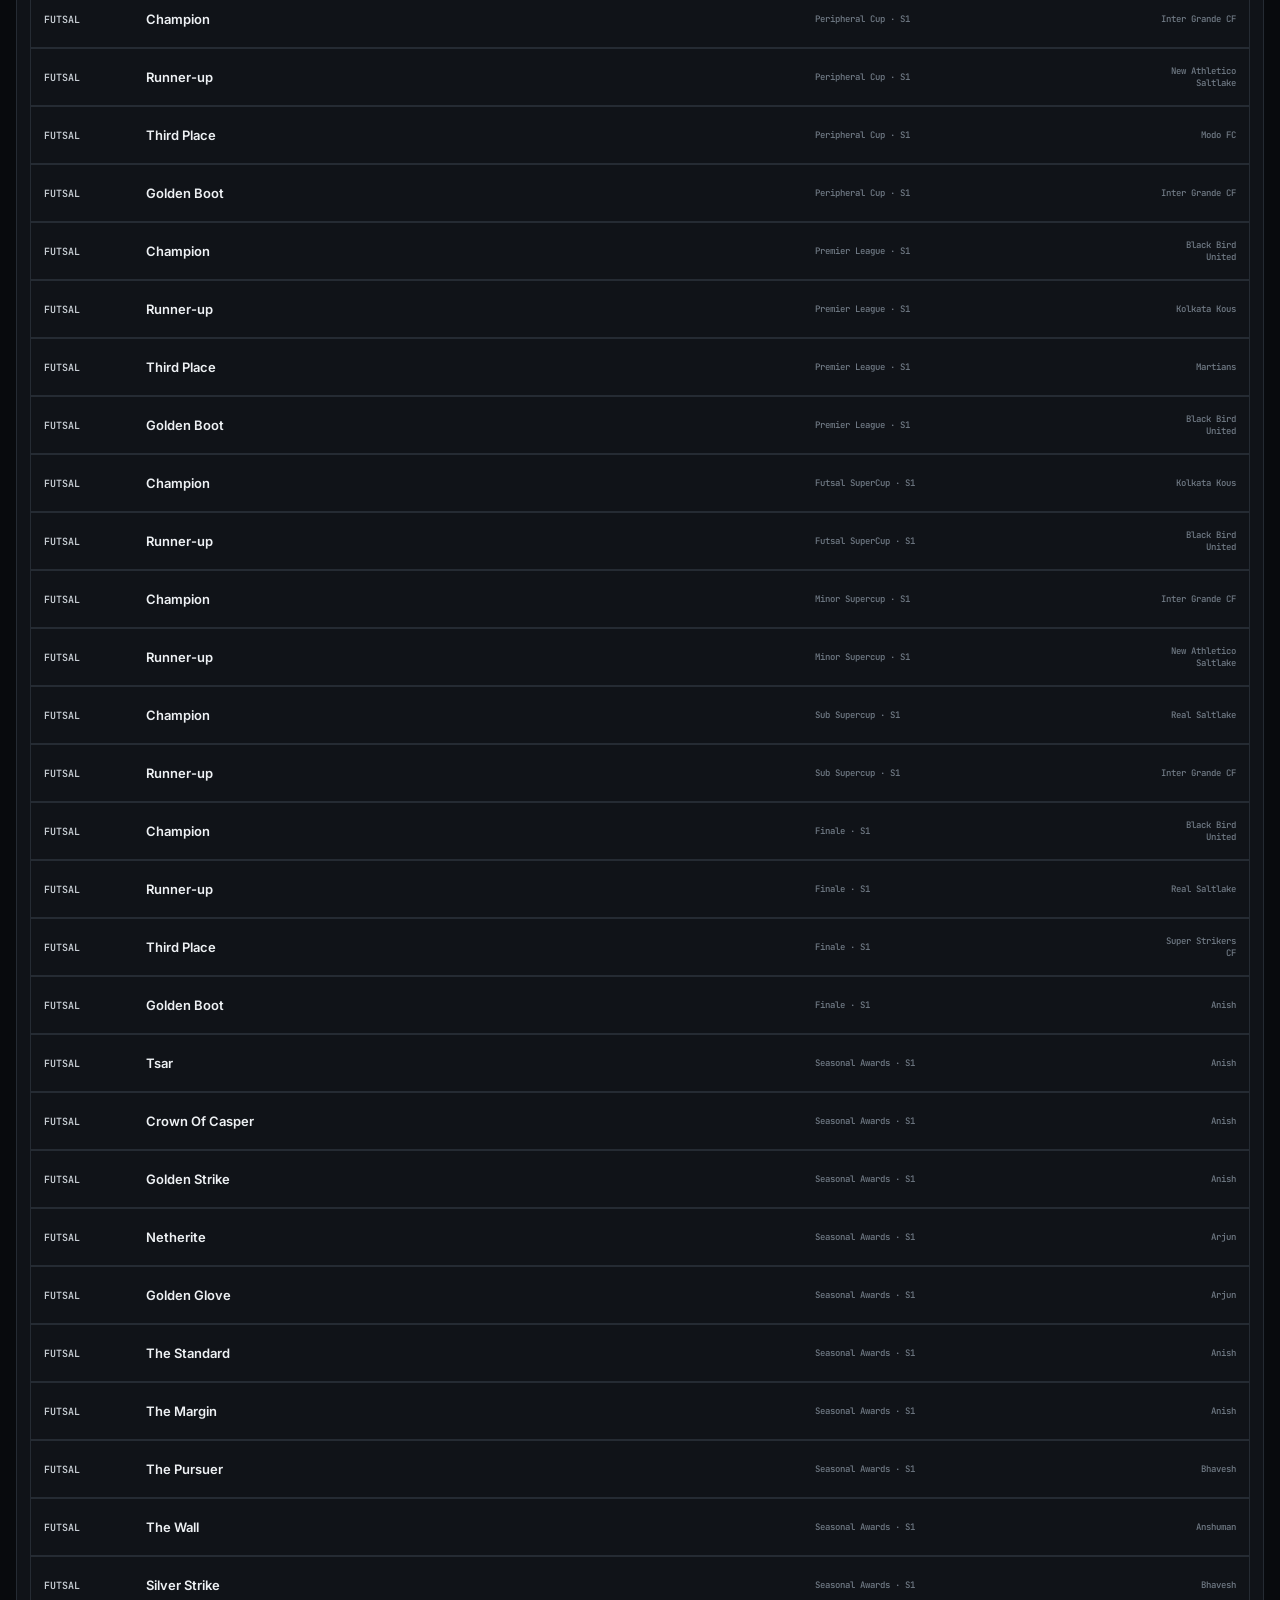
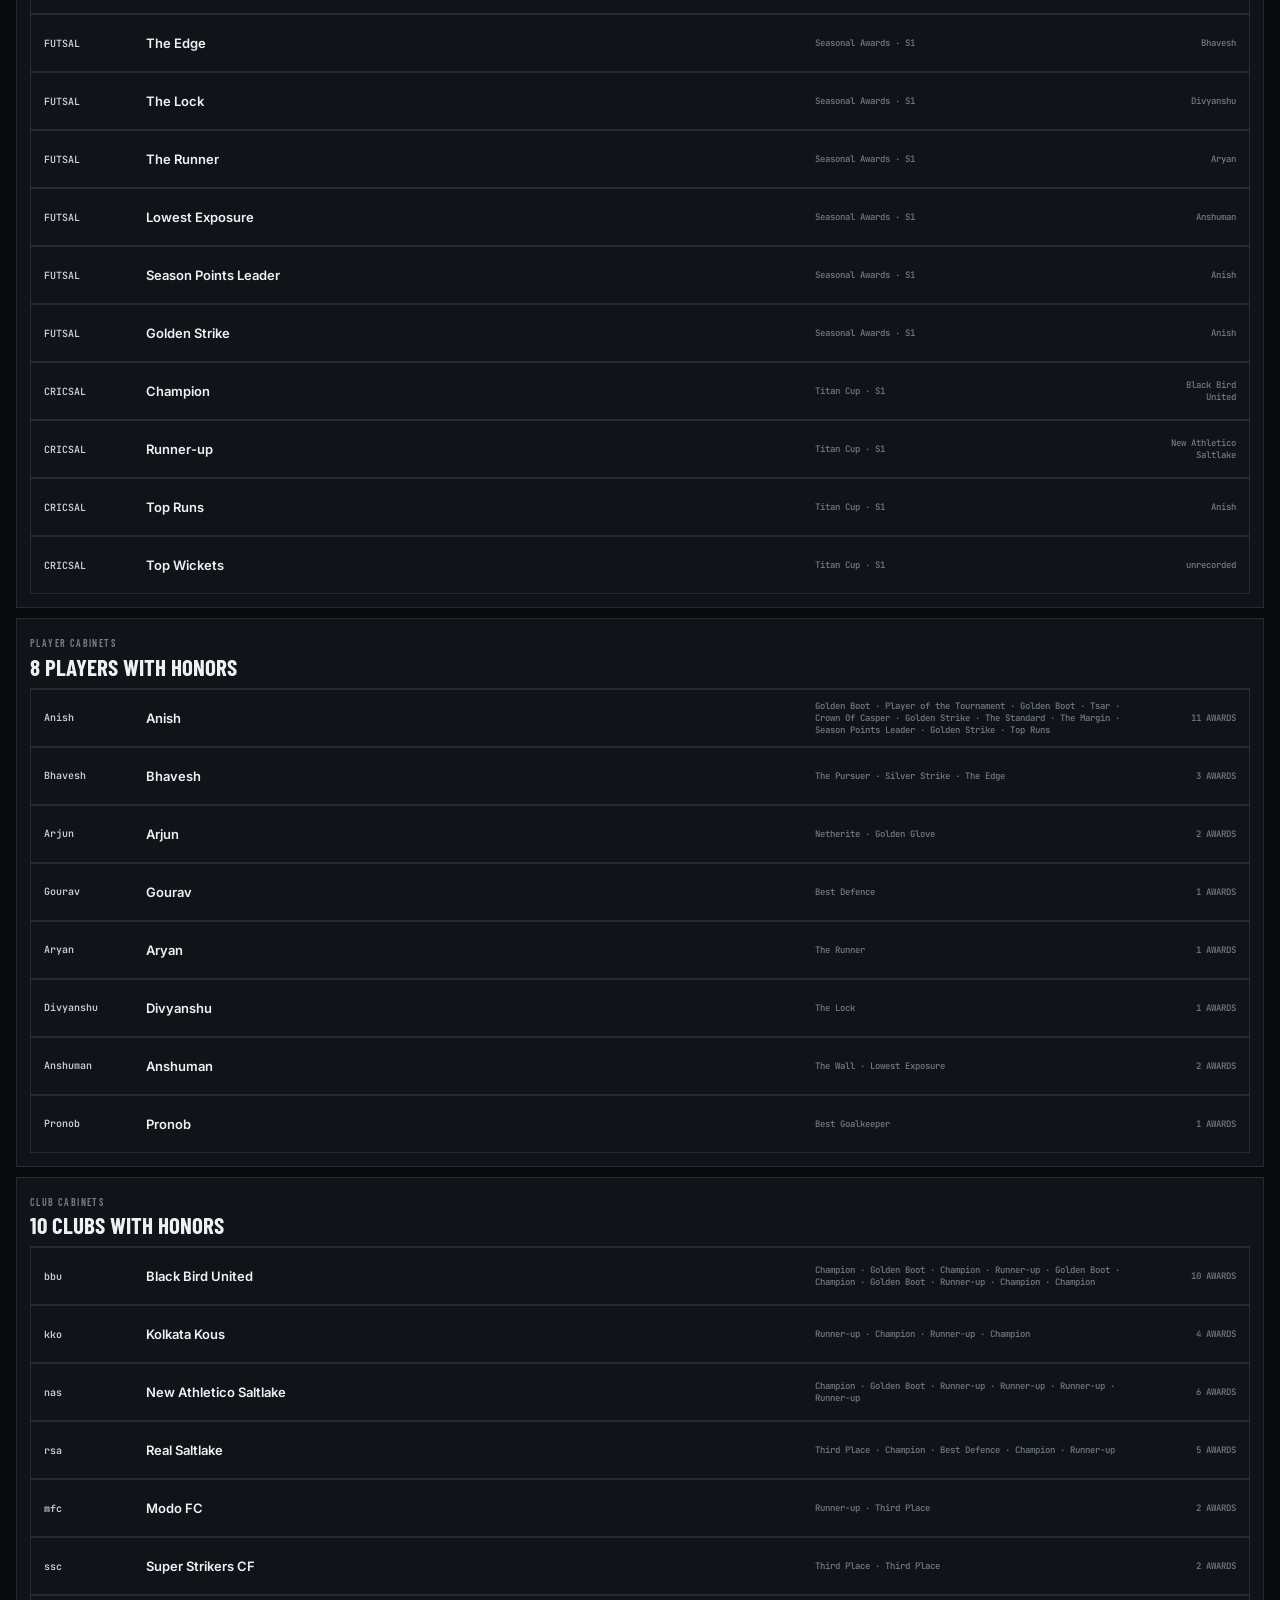
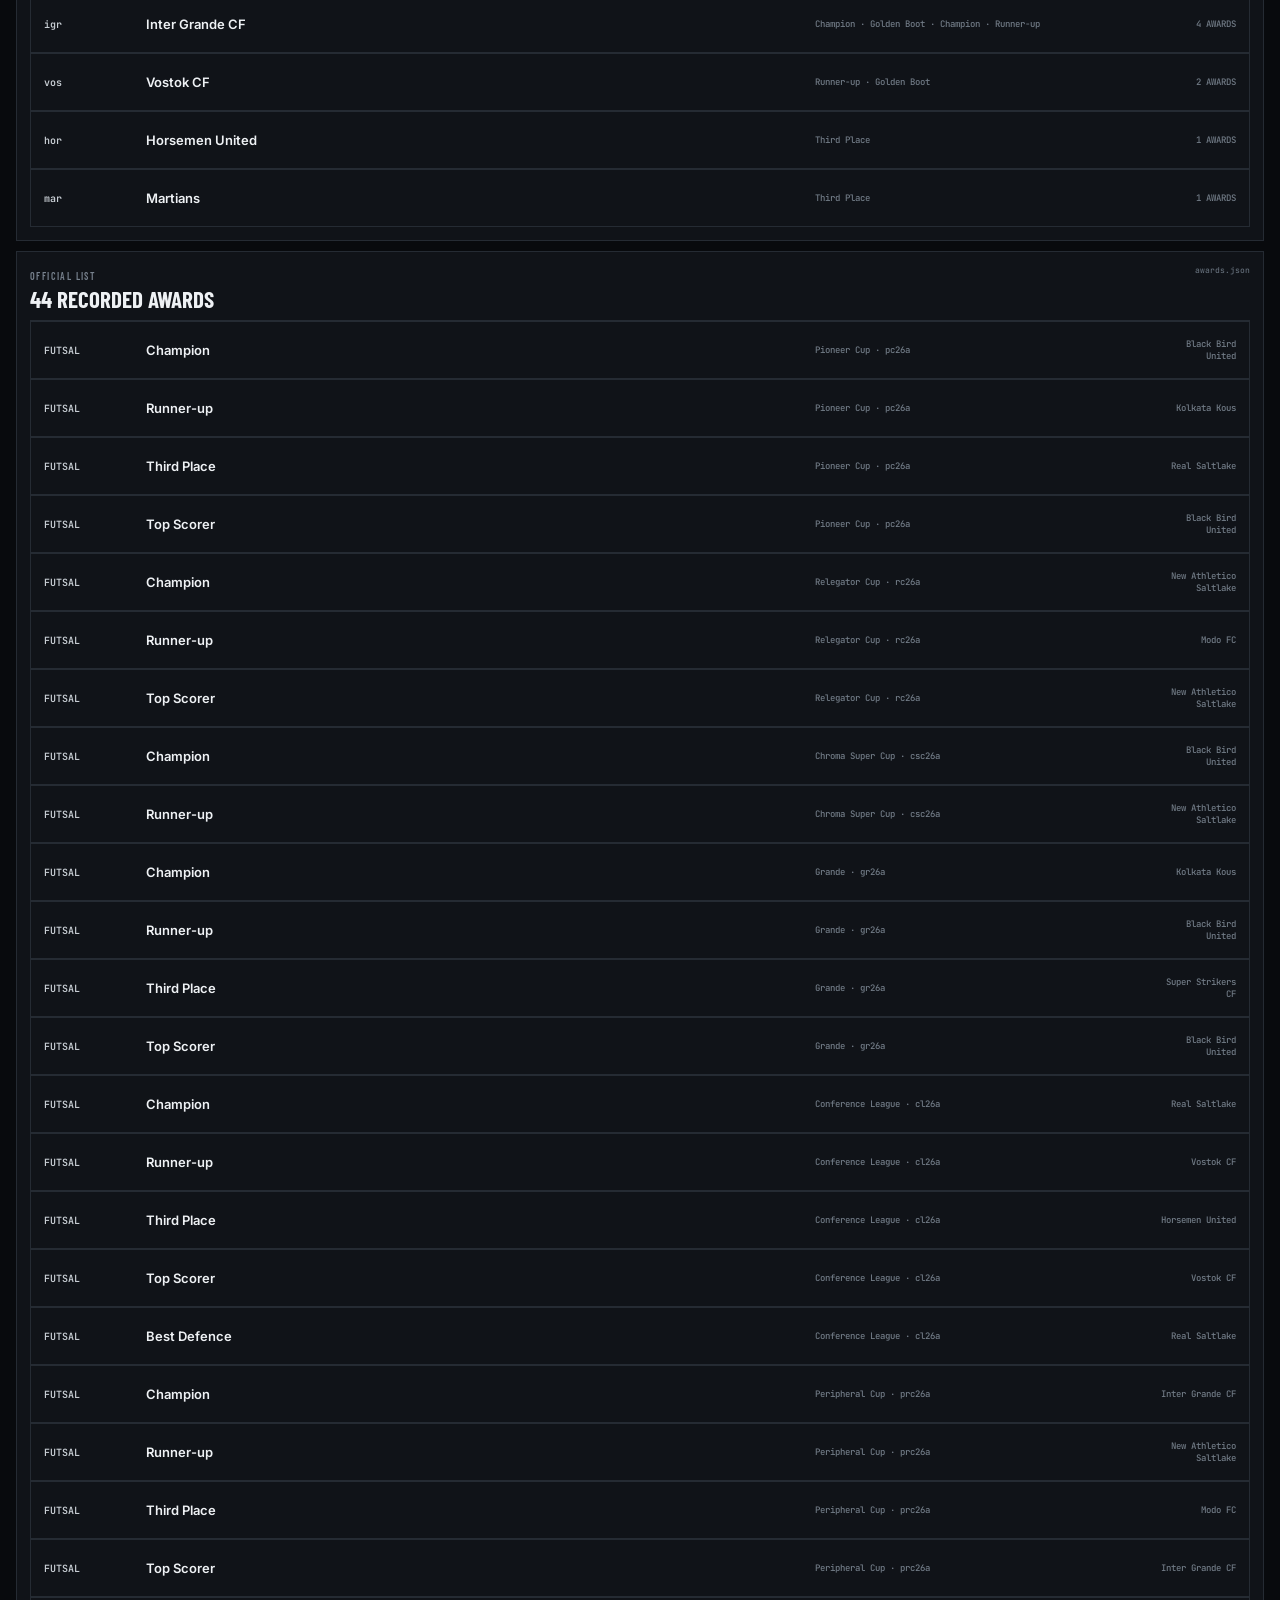
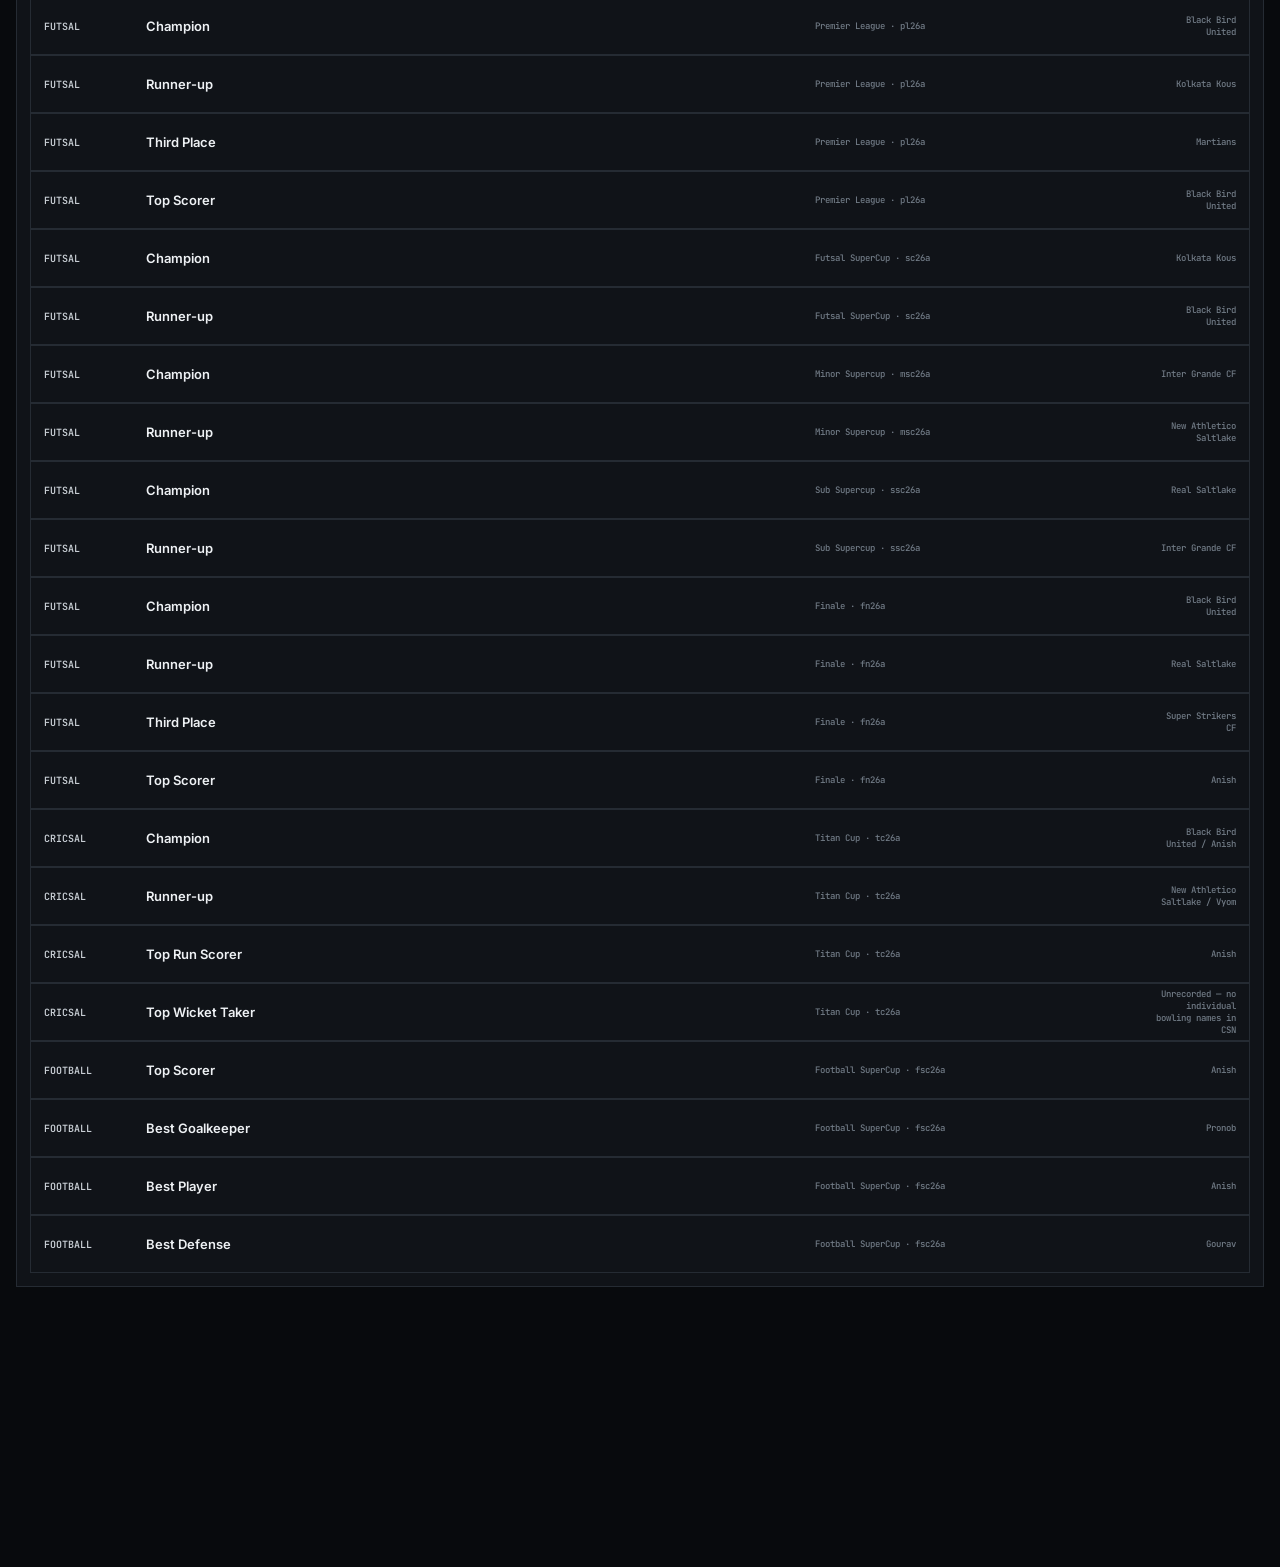
==== commit 79181c84: "Cache-bust pages to v=25 so padding and official aw() scripts load" ====
--- a/awards.html
+++ b/awards.html
@@ -4,8 +4,8 @@
   <meta charset="utf-8">
   <meta name="viewport" content="width=device-width,initial-scale=1">
   <title>CASPER — Awards</title>
-  <link rel="stylesheet" href="css/style.css?v=24">
-  <link rel="stylesheet" href="css/responsive.css?v=24">
+  <link rel="stylesheet" href="css/style.css?v=25">
+  <link rel="stylesheet" href="css/responsive.css?v=25">
 </head>
 <body data-page="awards">
 <header class="topbar">
@@ -28,9 +28,9 @@
   <div id="directory"></div>
 <div class="page-end-pad"></div>
 </main>
-<script src="js/csn.js?v=24"></script>
-<script src="js/data.js?v=24"></script>
-<script src="js/entity-honors.js?v=24"></script>
-<script src="js/pages.js?v=24"></script>
+<script src="js/csn.js?v=25"></script>
+<script src="js/data.js?v=25"></script>
+<script src="js/entity-honors.js?v=25"></script>
+<script src="js/pages.js?v=25"></script>
 </body>
 </html>
--- a/css/responsive.css
+++ b/css/responsive.css
@@ -1,8 +1,8 @@
 html,body{overflow-x:visible}
 main,.site-footer,main>*,.mast,.data-grid,.data-grid>*,.detail-grid,.detail-grid>*,.competition-shell,.comp-main,.comp-main>*,.box,.table-scroll,.comp-list{min-width:0}
-main{padding-bottom:72px}
-.page-end-pad{height:56px}
-.site-footer{margin-bottom:28px}
+main{padding-bottom:160px}
+.page-end-pad{display:block;height:120px;min-height:120px}
+.site-footer{margin-bottom:48px}
 .stats{grid-template-columns:repeat(auto-fit,minmax(112px,1fr))}
 .stats div,.stats small,.stats strong,.stats span{min-width:0;overflow:hidden;text-overflow:ellipsis}
 .sector-grid{grid-template-columns:repeat(2,minmax(0,1fr))}
